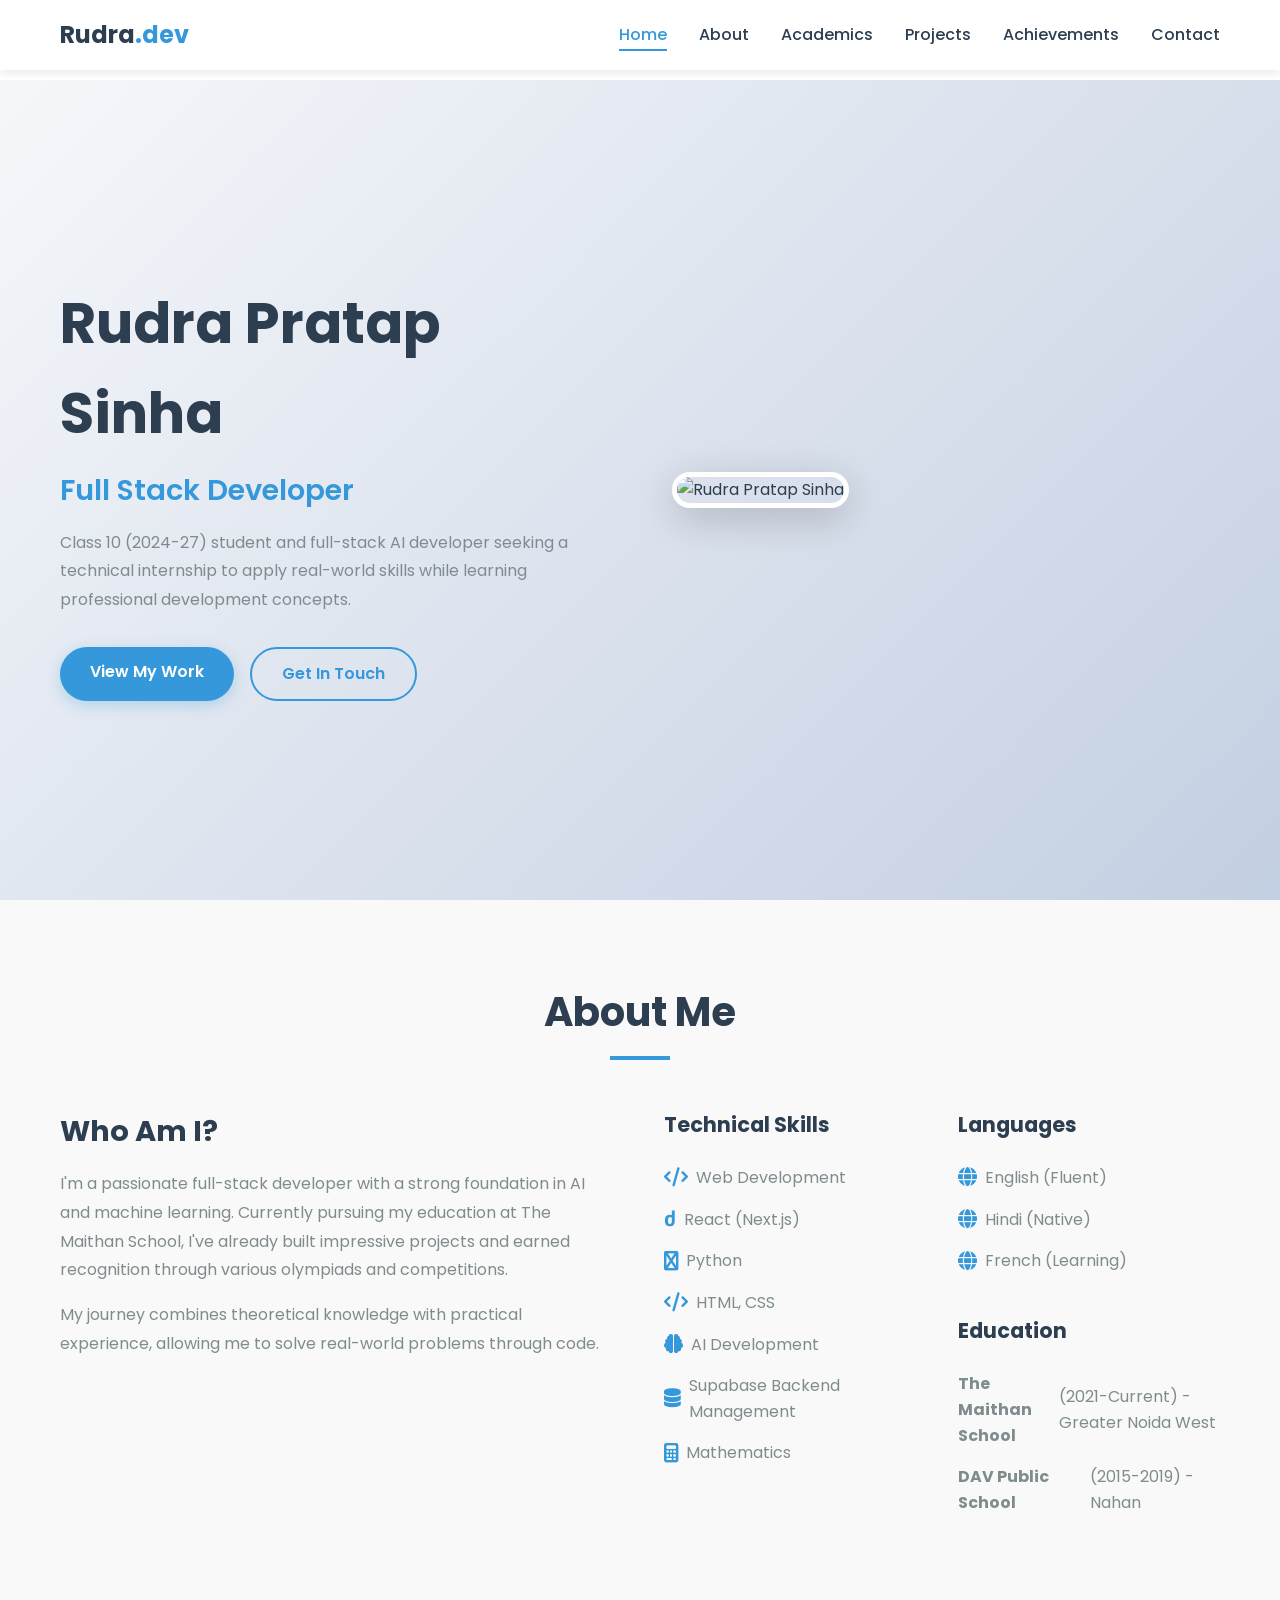
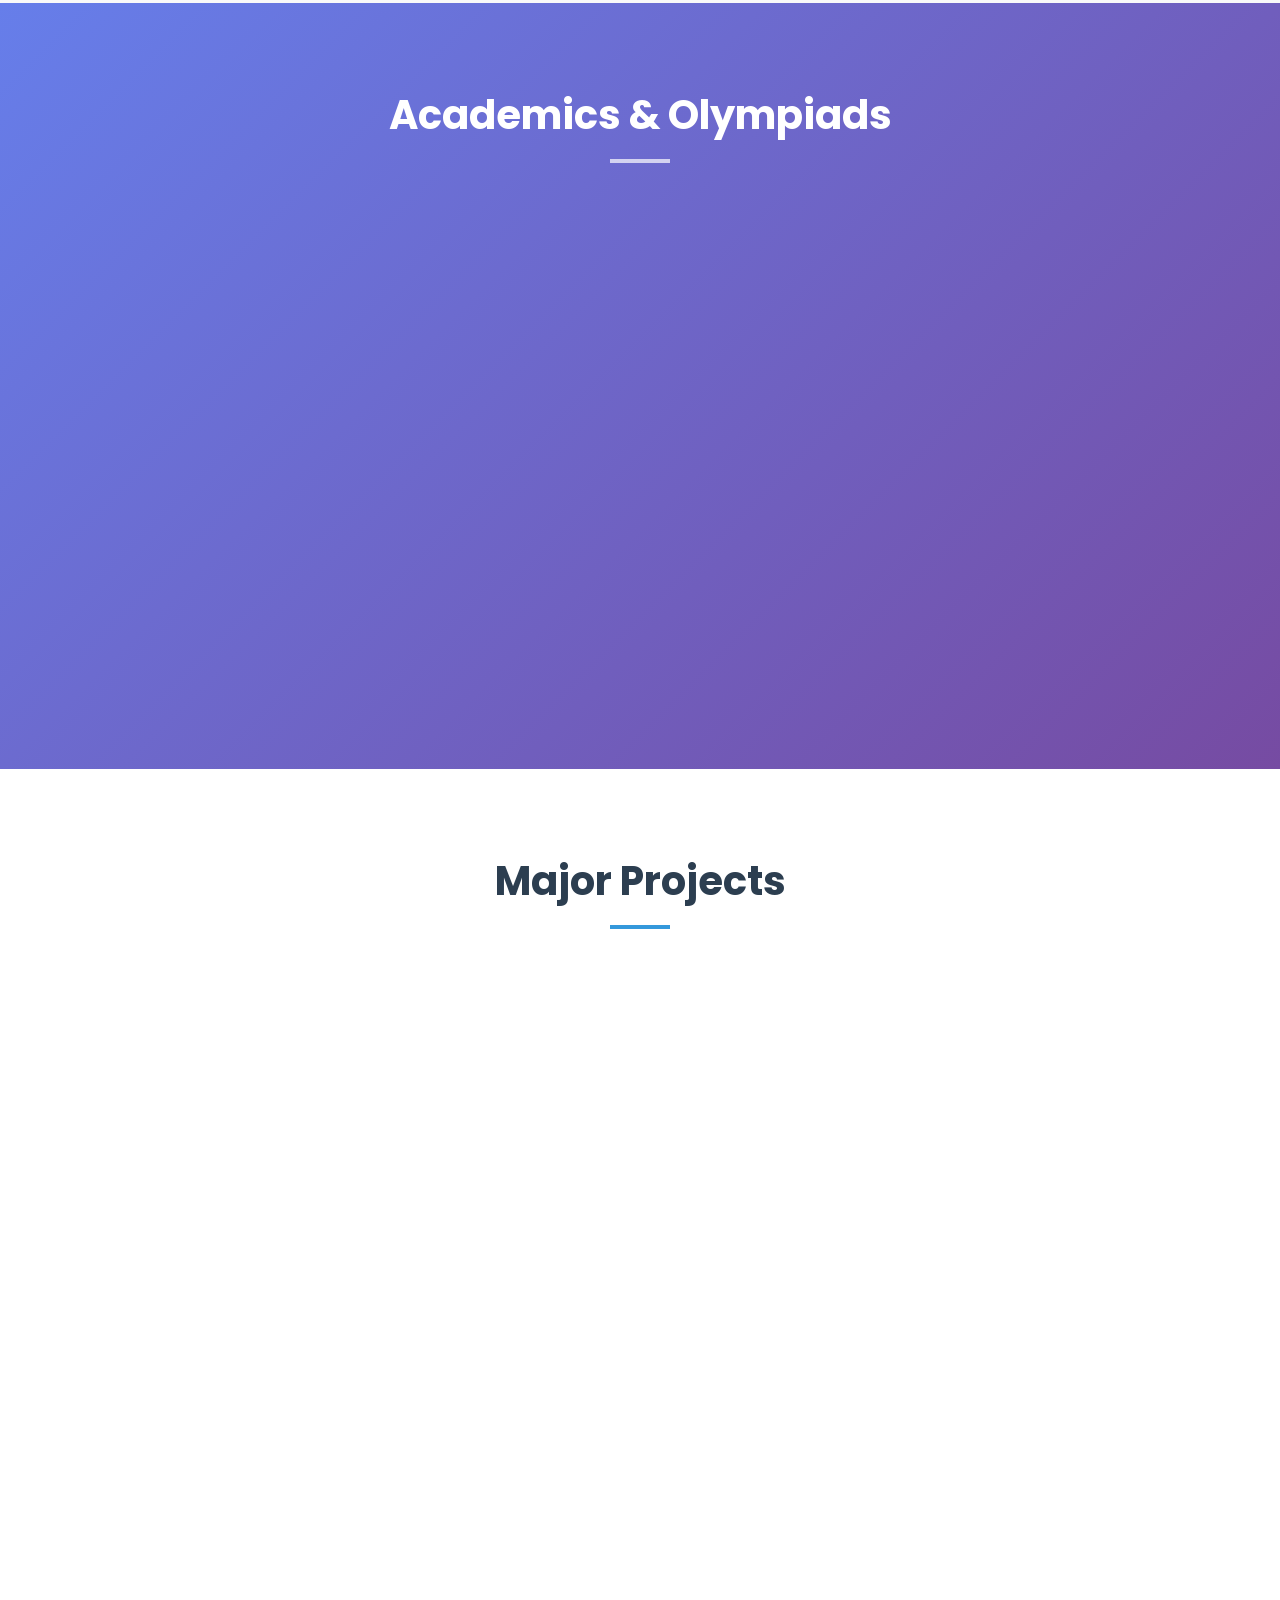
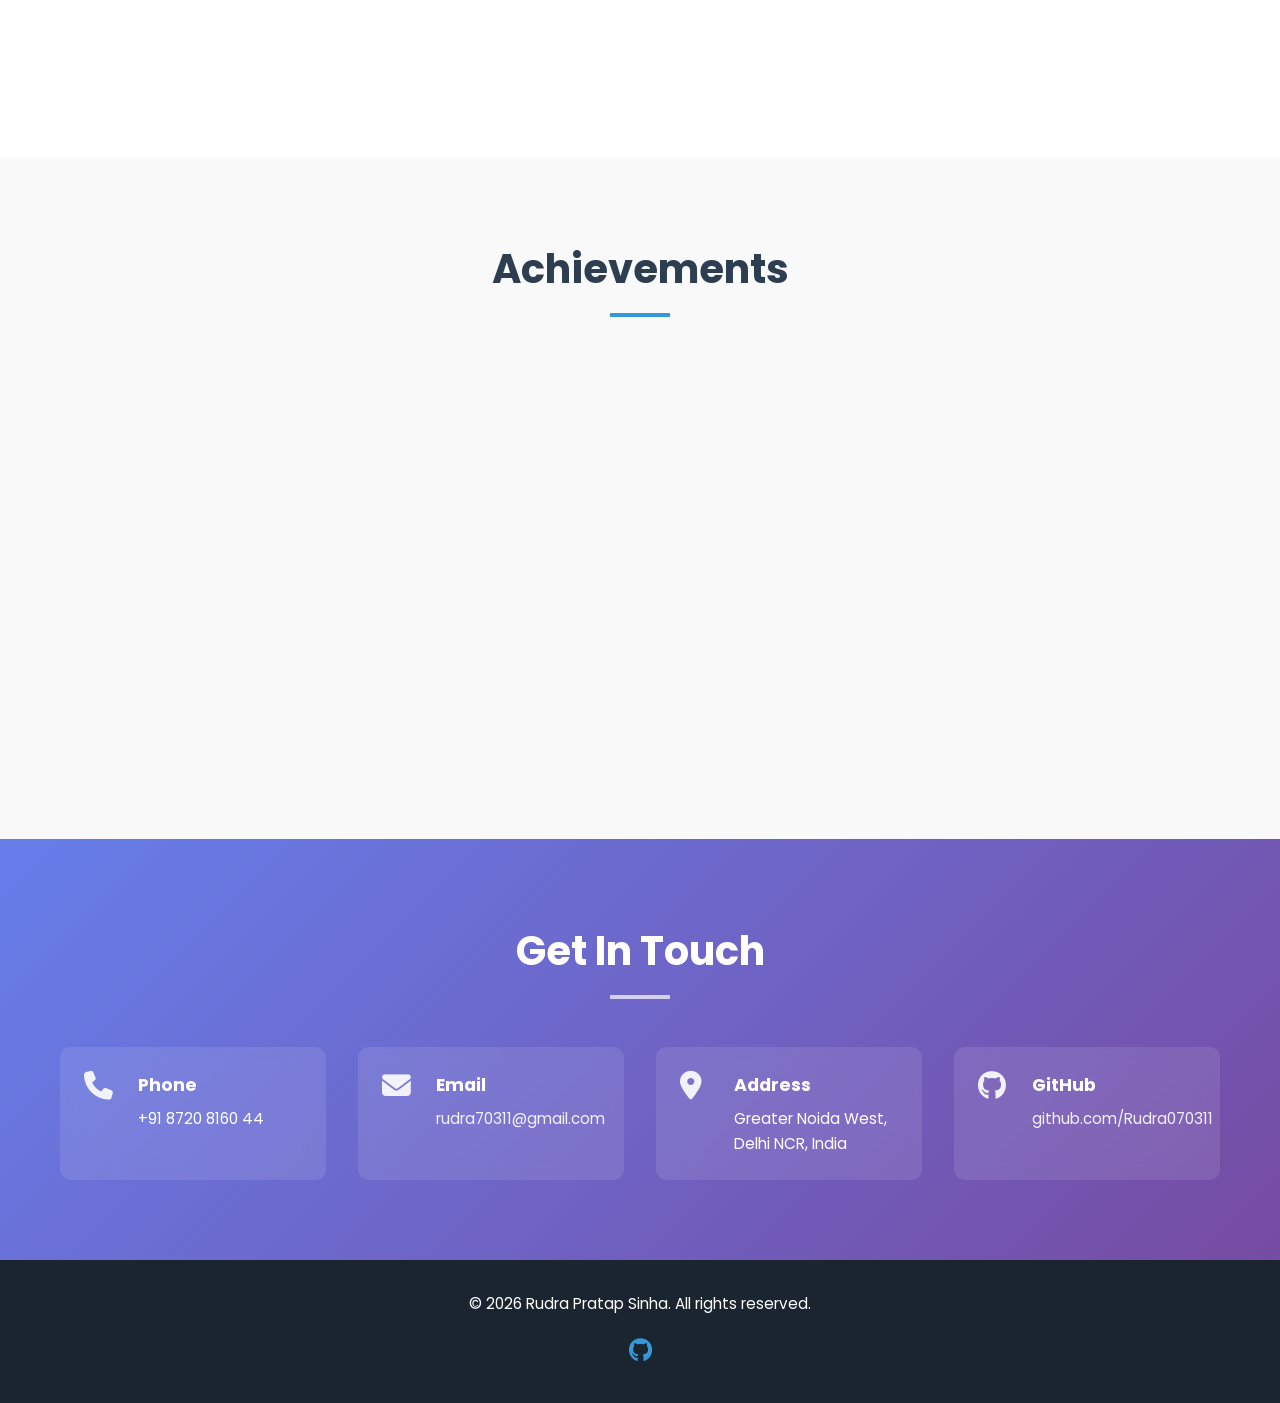
==== index.html @ 721edbcd "Create professional portfolio website with CV content" ====
<!DOCTYPE html>
<html lang="en">
<head>
    <meta charset="UTF-8">
    <meta name="viewport" content="width=device-width, initial-scale=1.0">
    <title>Rudra Pratap Sinha - Full Stack Developer</title>
    <link rel="stylesheet" href="styles.css">
    <link rel="stylesheet" href="https://cdnjs.cloudflare.com/ajax/libs/font-awesome/6.4.0/css/all.min.css">
    <link href="https://fonts.googleapis.com/css2?family=Poppins:wght@300;400;500;600;700&display=swap" rel="stylesheet">
</head>
<body>
    <!-- Navigation -->
    <nav class="navbar">
        <div class="container">
            <div class="nav-wrapper">
                <div class="logo">Rudra<span class="dot">.dev</span></div>
                <ul class="nav-menu">
                    <li><a href="#home" class="nav-link active">Home</a></li>
                    <li><a href="#about" class="nav-link">About</a></li>
                    <li><a href="#academics" class="nav-link">Academics</a></li>
                    <li><a href="#projects" class="nav-link">Projects</a></li>
                    <li><a href="#achievements" class="nav-link">Achievements</a></li>
                    <li><a href="#contact" class="nav-link">Contact</a></li>
                </ul>
                <div class="hamburger">
                    <span></span>
                    <span></span>
                    <span></span>
                </div>
            </div>
        </div>
    </nav>

    <!-- Hero Section -->
    <section id="home" class="hero">
        <div class="container">
            <div class="hero-content">
                <div class="hero-text">
                    <h1 class="hero-title">Rudra Pratap Sinha</h1>
                    <p class="hero-subtitle">Full Stack Developer</p>
                    <p class="hero-description">Class 10 (2024-27) student and full-stack AI developer seeking a technical internship to apply real-world skills while learning professional development concepts.</p>
                    <div class="hero-buttons">
                        <a href="#projects" class="btn btn-primary">View My Work</a>
                        <a href="#contact" class="btn btn-secondary">Get In Touch</a>
                    </div>
                </div>
                <div class="hero-image">
                    <img src="profile.jpg" alt="Rudra Pratap Sinha" class="profile-img">
                </div>
            </div>
        </div>
    </section>

    <!-- About Section -->
    <section id="about" class="about">
        <div class="container">
            <h2 class="section-title">About Me</h2>
            <div class="about-content">
                <div class="about-text">
                    <h3>Who Am I?</h3>
                    <p>I'm a passionate full-stack developer with a strong foundation in AI and machine learning. Currently pursuing my education at The Maithan School, I've already built impressive projects and earned recognition through various olympiads and competitions.</p>
                    <p>My journey combines theoretical knowledge with practical experience, allowing me to solve real-world problems through code.</p>
                </div>
                <div class="skills-grid">
                    <div class="skills-column">
                        <h3>Technical Skills</h3>
                        <ul class="skills-list">
                            <li><i class="fas fa-code"></i> Web Development</li>
                            <li><i class="fas fa-react"></i> React (Next.js)</li>
                            <li><i class="fas fa-python"></i> Python</li>
                            <li><i class="fas fa-code"></i> HTML, CSS</li>
                            <li><i class="fas fa-brain"></i> AI Development</li>
                            <li><i class="fas fa-database"></i> Supabase Backend Management</li>
                            <li><i class="fas fa-calculator"></i> Mathematics</li>
                        </ul>
                    </div>
                    <div class="skills-column">
                        <h3>Languages</h3>
                        <ul class="skills-list">
                            <li><i class="fas fa-globe"></i> English (Fluent)</li>
                            <li><i class="fas fa-globe"></i> Hindi (Native)</li>
                            <li><i class="fas fa-globe"></i> French (Learning)</li>
                        </ul>
                        <h3 style="margin-top: 2rem;">Education</h3>
                        <ul class="skills-list">
                            <li><strong>The Maithan School</strong> (2021-Current) - Greater Noida West</li>
                            <li><strong>DAV Public School</strong> (2015-2019) - Nahan</li>
                        </ul>
                    </div>
                </div>
            </div>
        </div>
    </section>

    <!-- Academics Section -->
    <section id="academics" class="academics">
        <div class="container">
            <h2 class="section-title">Academics & Olympiads</h2>
            <div class="academics-grid">
                <div class="academic-card">
                    <h3>Scholar Badge Winner</h3>
                    <p class="badge-info">Awarded for >91%</p>
                    <div class="details">
                        <div class="detail-row">
                            <span>2024-25:</span>
                            <strong>Hindi, ICT, Maths</strong>
                        </div>
                        <div class="detail-row">
                            <span>2023-24:</span>
                            <strong>Hindi, Science, French</strong>
                        </div>
                        <div class="detail-row">
                            <span>2022-23:</span>
                            <strong>Science, Hindi, French, Maths</strong>
                        </div>
                    </div>
                    <p class="small-text">Super Scholar Badge and a Tie in 2024-25 for getting scholar badge consecutively 3 years</p>
                </div>

                <div class="academic-card">
                    <h3>Subject Topper</h3>
                    <p class="badge-info">Awarded for >90%</p>
                    <div class="details">
                        <div class="olympiad-list">
                            <h4>SOF (Gold Medals)</h4>
                            <ul>
                                <li>2024-25 NSO, IMO, ISSO</li>
                                <li>2023-24 NSO, IMO</li>
                                <li>2024-28 NSO (29/3)</li>
                            </ul>
                            <h4>SOF (Level 2 Rank)</h4>
                            <ul>
                                <li>2024-28 NSO (29/3)</li>
                                <li>International: 338 zonal), IMO (4329 international, 373 zonal)</li>
                            </ul>
                            <h4>Other Olympiads</h4>
                            <ul>
                                <li>LogiQuds 2022-23: Rank 5 International</li>
                                <li>IOQM 2025-26: 19 Marks in Region 2</li>
                            </ul>
                        </div>
                    </div>
                </div>
            </div>
        </div>
    </section>

    <!-- Projects Section -->
    <section id="projects" class="projects">
        <div class="container">
            <h2 class="section-title">Major Projects</h2>
            <div class="projects-grid">
                <div class="project-card">
                    <div class="project-header">
                        <i class="fas fa-robot"></i>
                        <h3>NotionOS X</h3>
                    </div>
                    <p class="project-description">An autonomous multi-agent AI operating system framework with DAG planning, persistent memory, crisis ensemble evaluation, self-improvement loops and human-in-the-loop governance. It is visualized in 2-3 human showcasing amazing AI compatibility.</p>
                    <div class="project-links">
                        <a href="https://github.com/Rudra070311/NotionOS_X" target="_blank" class="project-link">
                            <i class="fab fa-github"></i> GitHub
                        </a>
                    </div>
                </div>

                <div class="project-card">
                    <div class="project-header">
                        <i class="fas fa-flask"></i>
                        <h3>FinLife OpenENV</h3>
                    </div>
                    <p class="project-description">An RL environment made in 10 days during a hackathon (Hugging Face). It is also released on Hugging Face. It can train a model on financial allocation etc.</p>
                    <div class="project-links">
                        <a href="https://github.com/Rudra070311/Finlife-OpenENV" target="_blank" class="project-link">
                            <i class="fab fa-github"></i> GitHub
                        </a>
                        <a href="https://huggingface.co/spaces/Rudra070311/Finlife-Openenv" target="_blank" class="project-link">
                            <i class="fas fa-external-link-alt"></i> Live Demo
                        </a>
                    </div>
                </div>

                <div class="project-card">
                    <div class="project-header">
                        <i class="fas fa-cogs"></i>
                        <h3>Mechatronics Rover</h3>
                    </div>
                    <p class="project-description">Working on a well-documented V2 IoT rover. Built a rover in July 2025 during my summer vacation using ESP-32, self-made rover part designs with the help of an organization, HOLBOS. Received the completion certificate as well as the certificate for the best mechanical design.</p>
                    <div class="project-links">
                        <a href="#" class="project-link">Project Details</a>
                    </div>
                </div>

                <div class="project-card">
                    <div class="project-header">
                        <i class="fas fa-chart-line"></i>
                        <h3>Investt</h3>
                    </div>
                    <p class="project-description">Built a Web Application on Financial Education after winning the NCEF Financial Quiz in 2025-2026, as I felt the need for people to learn Financial Education.</p>
                    <div class="project-links">
                        <a href="https://justpls.vercel.app" target="_blank" class="project-link">
                            <i class="fas fa-external-link-alt"></i> Live Demo
                        </a>
                    </div>
                </div>
            </div>
        </div>
    </section>

    <!-- Achievements Section -->
    <section id="achievements" class="achievements">
        <div class="container">
            <h2 class="section-title">Achievements</h2>
            <div class="achievements-grid">
                <div class="achievement-card">
                    <div class="achievement-icon">
                        <i class="fas fa-trophy"></i>
                    </div>
                    <h3>Aryabhatta Ganit Challenge</h3>
                    <p>Secured 39th rank in Noida. I will be receiving a merit certificate for it.</p>
                </div>

                <div class="achievement-card">
                    <div class="achievement-icon">
                        <i class="fas fa-medal"></i>
                    </div>
                    <h3>NCEF Financial Literacy Quiz</h3>
                    <p>3rd Place, NCEF National Financial Literacy Quiz (Junior Category) - Central Region Winner.</p>
                </div>

                <div class="achievement-card">
                    <div class="achievement-icon">
                        <i class="fas fa-star"></i>
                    </div>
                    <h3>IOQM 2025-26</h3>
                    <p>Achieved a competitive score of 19 in IOQM on the first attempt, demonstrating strong logical reasoning and mathematical proficiency.</p>
                </div>

                <div class="achievement-card">
                    <div class="achievement-icon">
                        <i class="fas fa-certificate"></i>
                    </div>
                    <h3>Travel and Tourism Skill</h3>
                    <p>I got 0.5 credit score certificate for completing Travel and Tourism Skill</p>
                </div>
            </div>
        </div>
    </section>

    <!-- Contact Section -->
    <section id="contact" class="contact">
        <div class="container">
            <h2 class="section-title">Get In Touch</h2>
            <div class="contact-content">
                <div class="contact-info">
                    <div class="contact-item">
                        <i class="fas fa-phone"></i>
                        <div>
                            <h4>Phone</h4>
                            <p>+91 8720 8160 44</p>
                        </div>
                    </div>
                    <div class="contact-item">
                        <i class="fas fa-envelope"></i>
                        <div>
                            <h4>Email</h4>
                            <p><a href="mailto:rudra70311@gmail.com">rudra70311@gmail.com</a></p>
                        </div>
                    </div>
                    <div class="contact-item">
                        <i class="fas fa-map-marker-alt"></i>
                        <div>
                            <h4>Address</h4>
                            <p>Greater Noida West, Delhi NCR, India</p>
                        </div>
                    </div>
                    <div class="contact-item">
                        <i class="fab fa-github"></i>
                        <div>
                            <h4>GitHub</h4>
                            <p><a href="https://github.com/Rudra070311" target="_blank">github.com/Rudra070311</a></p>
                        </div>
                    </div>
                </div>
            </div>
        </div>
    </section>

    <!-- Footer -->
    <footer class="footer">
        <div class="container">
            <p>&copy; 2026 Rudra Pratap Sinha. All rights reserved.</p>
            <div class="social-links">
                <a href="https://github.com/Rudra070311" target="_blank"><i class="fab fa-github"></i></a>
            </div>
        </div>
    </footer>

    <script src="script.js"></script>
</body>
</html>
---- styles.css ----
/* ==================== Global Styles ==================== */
* {
    margin: 0;
    padding: 0;
    box-sizing: border-box;
}

:root {
    --primary-color: #2c3e50;
    --secondary-color: #3498db;
    --accent-color: #e74c3c;
    --success-color: #2ecc71;
    --warning-color: #f39c12;
    --dark-bg: #1a252f;
    --light-bg: #ecf0f1;
    --text-dark: #2c3e50;
    --text-light: #7f8c8d;
    --border-color: #bdc3c7;
    --transition: all 0.3s cubic-bezier(0.25, 0.46, 0.45, 0.94);
}

body {
    font-family: 'Poppins', sans-serif;
    line-height: 1.6;
    color: var(--text-dark);
    background-color: #fff;
    overflow-x: hidden;
}

.container {
    max-width: 1200px;
    margin: 0 auto;
    padding: 0 20px;
}

html {
    scroll-behavior: smooth;
}

/* ==================== Navigation ==================== */
.navbar {
    position: fixed;
    top: 0;
    width: 100%;
    background: rgba(255, 255, 255, 0.95);
    backdrop-filter: blur(10px);
    box-shadow: 0 2px 10px rgba(0, 0, 0, 0.1);
    z-index: 1000;
    transition: var(--transition);
}

.nav-wrapper {
    display: flex;
    justify-content: space-between;
    align-items: center;
    padding: 1rem 0;
}

.logo {
    font-size: 1.5rem;
    font-weight: 700;
    color: var(--primary-color);
    text-decoration: none;
}

.logo .dot {
    color: var(--secondary-color);
}

.nav-menu {
    display: flex;
    list-style: none;
    gap: 2rem;
}

.nav-link {
    text-decoration: none;
    color: var(--text-dark);
    font-weight: 500;
    transition: var(--transition);
    position: relative;
}

.nav-link:hover,
.nav-link.active {
    color: var(--secondary-color);
}

.nav-link::after {
    content: '';
    position: absolute;
    width: 0;
    height: 2px;
    bottom: -5px;
    left: 0;
    background-color: var(--secondary-color);
    transition: var(--transition);
}

.nav-link:hover::after,
.nav-link.active::after {
    width: 100%;
}

.hamburger {
    display: none;
    flex-direction: column;
    cursor: pointer;
}

.hamburger span {
    width: 25px;
    height: 3px;
    background-color: var(--primary-color);
    margin: 5px 0;
    transition: var(--transition);
    border-radius: 2px;
}

/* ==================== Hero Section ==================== */
.hero {
    margin-top: 80px;
    padding: 100px 0;
    background: linear-gradient(135deg, #f5f7fa 0%, #c3cfe2 100%);
    min-height: calc(100vh - 80px);
    display: flex;
    align-items: center;
}

.hero-content {
    display: grid;
    grid-template-columns: 1fr 1fr;
    gap: 4rem;
    align-items: center;
}

.hero-title {
    font-size: 3.5rem;
    font-weight: 700;
    color: var(--primary-color);
    margin-bottom: 0.5rem;
    animation: slideInLeft 0.8s ease;
}

.hero-subtitle {
    font-size: 1.8rem;
    color: var(--secondary-color);
    font-weight: 600;
    margin-bottom: 1rem;
    animation: slideInLeft 0.8s ease 0.1s both;
}

.hero-description {
    font-size: 1rem;
    color: var(--text-light);
    margin-bottom: 2rem;
    line-height: 1.8;
    animation: slideInLeft 0.8s ease 0.2s both;
}

.hero-buttons {
    display: flex;
    gap: 1rem;
    animation: slideInLeft 0.8s ease 0.3s both;
}

.btn {
    padding: 12px 30px;
    border-radius: 50px;
    text-decoration: none;
    font-weight: 600;
    transition: var(--transition);
    cursor: pointer;
    border: none;
    display: inline-block;
    font-size: 1rem;
}

.btn-primary {
    background-color: var(--secondary-color);
    color: white;
    box-shadow: 0 4px 15px rgba(52, 152, 219, 0.3);
}

.btn-primary:hover {
    background-color: #2980b9;
    transform: translateY(-2px);
    box-shadow: 0 6px 20px rgba(52, 152, 219, 0.4);
}

.btn-secondary {
    background-color: transparent;
    color: var(--secondary-color);
    border: 2px solid var(--secondary-color);
}

.btn-secondary:hover {
    background-color: var(--secondary-color);
    color: white;
    transform: translateY(-2px);
}

.hero-image {
    animation: slideInRight 0.8s ease;
}

.profile-img {
    max-width: 100%;
    border-radius: 20px;
    box-shadow: 0 10px 40px rgba(0, 0, 0, 0.2);
    border: 5px solid white;
    transition: var(--transition);
}

.profile-img:hover {
    transform: scale(1.05) rotate(2deg);
    box-shadow: 0 15px 50px rgba(0, 0, 0, 0.3);
}

/* ==================== Section Styles ==================== */
section {
    padding: 80px 0;
}

.section-title {
    font-size: 2.5rem;
    font-weight: 700;
    color: var(--primary-color);
    text-align: center;
    margin-bottom: 3rem;
    position: relative;
    padding-bottom: 1rem;
}

.section-title::after {
    content: '';
    position: absolute;
    width: 60px;
    height: 4px;
    background-color: var(--secondary-color);
    bottom: 0;
    left: 50%;
    transform: translateX(-50%);
}

/* ==================== About Section ==================== */
.about {
    background-color: #f9f9f9;
}

.about-content {
    display: grid;
    grid-template-columns: 1fr 1fr;
    gap: 3rem;
    align-items: start;
}

.about-text h3 {
    font-size: 1.8rem;
    color: var(--primary-color);
    margin-bottom: 1rem;
}

.about-text p {
    font-size: 1rem;
    color: var(--text-light);
    margin-bottom: 1rem;
    line-height: 1.8;
}

.skills-grid {
    display: grid;
    grid-template-columns: 1fr 1fr;
    gap: 2rem;
}

.skills-column h3 {
    font-size: 1.3rem;
    color: var(--primary-color);
    margin-bottom: 1rem;
    margin-top: 0;
}

.skills-list {
    list-style: none;
}

.skills-list li {
    padding: 0.5rem 0;
    color: var(--text-light);
    display: flex;
    align-items: center;
    gap: 0.5rem;
}

.skills-list i {
    color: var(--secondary-color);
    font-size: 1.2rem;
}

/* ==================== Academics Section ==================== */
.academics {
    background: linear-gradient(135deg, #667eea 0%, #764ba2 100%);
    color: white;
}

.academics .section-title {
    color: white;
}

.academics .section-title::after {
    background-color: rgba(255, 255, 255, 0.7);
}

.academics-grid {
    display: grid;
    grid-template-columns: 1fr 1fr;
    gap: 2rem;
}

.academic-card {
    background: rgba(255, 255, 255, 0.95);
    padding: 2rem;
    border-radius: 15px;
    box-shadow: 0 10px 30px rgba(0, 0, 0, 0.2);
    transition: var(--transition);
}

.academic-card:hover {
    transform: translateY(-10px);
    box-shadow: 0 15px 40px rgba(0, 0, 0, 0.3);
}

.academic-card h3 {
    color: var(--primary-color);
    font-size: 1.5rem;
    margin-bottom: 0.5rem;
}

.badge-info {
    color: var(--secondary-color);
    font-weight: 600;
    margin-bottom: 1rem;
}

.details {
    margin-bottom: 1rem;
}

.detail-row {
    display: flex;
    justify-content: space-between;
    padding: 0.5rem 0;
    border-bottom: 1px solid #eee;
}

.detail-row span {
    color: var(--text-light);
}

.detail-row strong {
    color: var(--primary-color);
}

.olympiad-list {
    color: var(--text-dark);
}

.olympiad-list h4 {
    color: var(--primary-color);
    margin-top: 1rem;
    margin-bottom: 0.5rem;
    font-size: 0.95rem;
}

.olympiad-list ul {
    margin-left: 1.5rem;
    margin-bottom: 0.5rem;
}

.olympiad-list li {
    color: var(--text-light);
    margin-bottom: 0.3rem;
    font-size: 0.9rem;
}

.small-text {
    font-size: 0.85rem;
    color: var(--text-light);
    font-style: italic;
    margin-top: 1rem;
    padding-top: 1rem;
    border-top: 1px solid #eee;
}

/* ==================== Projects Section ==================== */
.projects {
    background-color: white;
}

.projects-grid {
    display: grid;
    grid-template-columns: repeat(auto-fit, minmax(280px, 1fr));
    gap: 2rem;
}

.project-card {
    background: white;
    border-radius: 15px;
    padding: 2rem;
    box-shadow: 0 5px 20px rgba(0, 0, 0, 0.1);
    transition: var(--transition);
    border-left: 4px solid var(--secondary-color);
}

.project-card:hover {
    transform: translateY(-10px);
    box-shadow: 0 10px 40px rgba(0, 0, 0, 0.15);
    border-left-color: var(--accent-color);
}

.project-header {
    display: flex;
    align-items: center;
    gap: 1rem;
    margin-bottom: 1rem;
}

.project-header i {
    font-size: 2rem;
    color: var(--secondary-color);
}

.project-header h3 {
    color: var(--primary-color);
    font-size: 1.3rem;
    margin: 0;
}

.project-description {
    color: var(--text-light);
    margin-bottom: 1.5rem;
    line-height: 1.6;
    font-size: 0.95rem;
}

.project-links {
    display: flex;
    gap: 1rem;
    flex-wrap: wrap;
}

.project-link {
    display: inline-flex;
    align-items: center;
    gap: 0.5rem;
    padding: 0.5rem 1rem;
    background-color: #f0f0f0;
    color: var(--secondary-color);
    text-decoration: none;
    border-radius: 20px;
    transition: var(--transition);
    font-size: 0.9rem;
    font-weight: 500;
}

.project-link:hover {
    background-color: var(--secondary-color);
    color: white;
}

/* ==================== Achievements Section ==================== */
.achievements {
    background-color: #f9f9f9;
}

.achievements-grid {
    display: grid;
    grid-template-columns: repeat(auto-fit, minmax(250px, 1fr));
    gap: 2rem;
}

.achievement-card {
    background: white;
    padding: 2rem;
    border-radius: 15px;
    text-align: center;
    box-shadow: 0 5px 20px rgba(0, 0, 0, 0.1);
    transition: var(--transition);
}

.achievement-card:hover {
    transform: translateY(-10px);
    box-shadow: 0 10px 40px rgba(0, 0, 0, 0.15);
}

.achievement-icon {
    width: 80px;
    height: 80px;
    margin: 0 auto 1.5rem;
    background: linear-gradient(135deg, var(--secondary-color), #667eea);
    border-radius: 50%;
    display: flex;
    align-items: center;
    justify-content: center;
    color: white;
    font-size: 2rem;
}

.achievement-card h3 {
    color: var(--primary-color);
    font-size: 1.2rem;
    margin-bottom: 1rem;
}

.achievement-card p {
    color: var(--text-light);
    line-height: 1.6;
}

/* ==================== Contact Section ==================== */
.contact {
    background: linear-gradient(135deg, #667eea 0%, #764ba2 100%);
    color: white;
}

.contact .section-title {
    color: white;
}

.contact .section-title::after {
    background-color: rgba(255, 255, 255, 0.7);
}

.contact-content {
    display: flex;
    justify-content: center;
}

.contact-info {
    display: grid;
    grid-template-columns: repeat(auto-fit, minmax(250px, 1fr));
    gap: 2rem;
    width: 100%;
}

.contact-item {
    display: flex;
    align-items: start;
    gap: 1.5rem;
    background: rgba(255, 255, 255, 0.1);
    padding: 1.5rem;
    border-radius: 10px;
    transition: var(--transition);
    backdrop-filter: blur(10px);
}

.contact-item:hover {
    background: rgba(255, 255, 255, 0.2);
    transform: translateY(-5px);
}

.contact-item i {
    font-size: 1.8rem;
    color: rgba(255, 255, 255, 0.9);
    min-width: 30px;
}

.contact-item h4 {
    font-size: 1.1rem;
    margin-bottom: 0.5rem;
}

.contact-item p {
    font-size: 0.95rem;
    margin: 0;
}

.contact-item a {
    color: rgba(255, 255, 255, 0.9);
    text-decoration: none;
    transition: var(--transition);
}

.contact-item a:hover {
    color: white;
    text-decoration: underline;
}

/* ==================== Footer ==================== */
.footer {
    background-color: var(--dark-bg);
    color: white;
    padding: 2rem 0;
    text-align: center;
}

.footer p {
    margin-bottom: 1rem;
    font-size: 0.95rem;
}

.social-links {
    display: flex;
    justify-content: center;
    gap: 1.5rem;
}

.social-links a {
    color: var(--secondary-color);
    font-size: 1.5rem;
    transition: var(--transition);
}

.social-links a:hover {
    color: white;
    transform: translateY(-5px);
}

/* ==================== Animations ==================== */
@keyframes slideInLeft {
    from {
        opacity: 0;
        transform: translateX(-50px);
    }
    to {
        opacity: 1;
        transform: translateX(0);
    }
}

@keyframes slideInRight {
    from {
        opacity: 0;
        transform: translateX(50px);
    }
    to {
        opacity: 1;
        transform: translateX(0);
    }
}

@keyframes fadeIn {
    from {
        opacity: 0;
    }
    to {
        opacity: 1;
    }
}

/* ==================== Responsive Design ==================== */
@media (max-width: 768px) {
    .hamburger {
        display: flex;
    }

    .nav-menu {
        position: fixed;
        left: -100%;
        top: 70px;
        flex-direction: column;
        background-color: white;
        width: 100%;
        text-align: center;
        transition: var(--transition);
        box-shadow: 0 10px 27px rgba(0, 0, 0, 0.05);
        padding: 2rem 0;
        gap: 0;
    }

    .nav-menu.active {
        left: 0;
    }

    .nav-link {
        display: block;
        padding: 1rem 0;
    }

    .hero-content {
        grid-template-columns: 1fr;
        padding: 0 1rem;
    }

    .hero-title {
        font-size: 2.5rem;
    }

    .hero-subtitle {
        font-size: 1.3rem;
    }

    .hero-image {
        order: -1;
    }

    .about-content,
    .academics-grid,
    .skills-grid {
        grid-template-columns: 1fr;
    }

    .projects-grid {
        grid-template-columns: 1fr;
    }

    .section-title {
        font-size: 2rem;
    }

    .achievement-card,
    .academic-card,
    .project-card {
        margin: 0 auto;
    }

    .hero-buttons {
        flex-direction: column;
    }

    .btn {
        width: 100%;
        text-align: center;
    }
}

@media (max-width: 480px) {
    .nav-menu {
        gap: 0;
    }

    .hero-title {
        font-size: 2rem;
    }

    .hero-subtitle {
        font-size: 1.1rem;
    }

    .section-title {
        font-size: 1.8rem;
    }

    .skills-grid {
        grid-template-columns: 1fr;
    }

    .contact-info {
        grid-template-columns: 1fr;
    }

    .project-links {
        flex-direction: column;
    }

    .project-link {
        width: 100%;
        justify-content: center;
    }
}
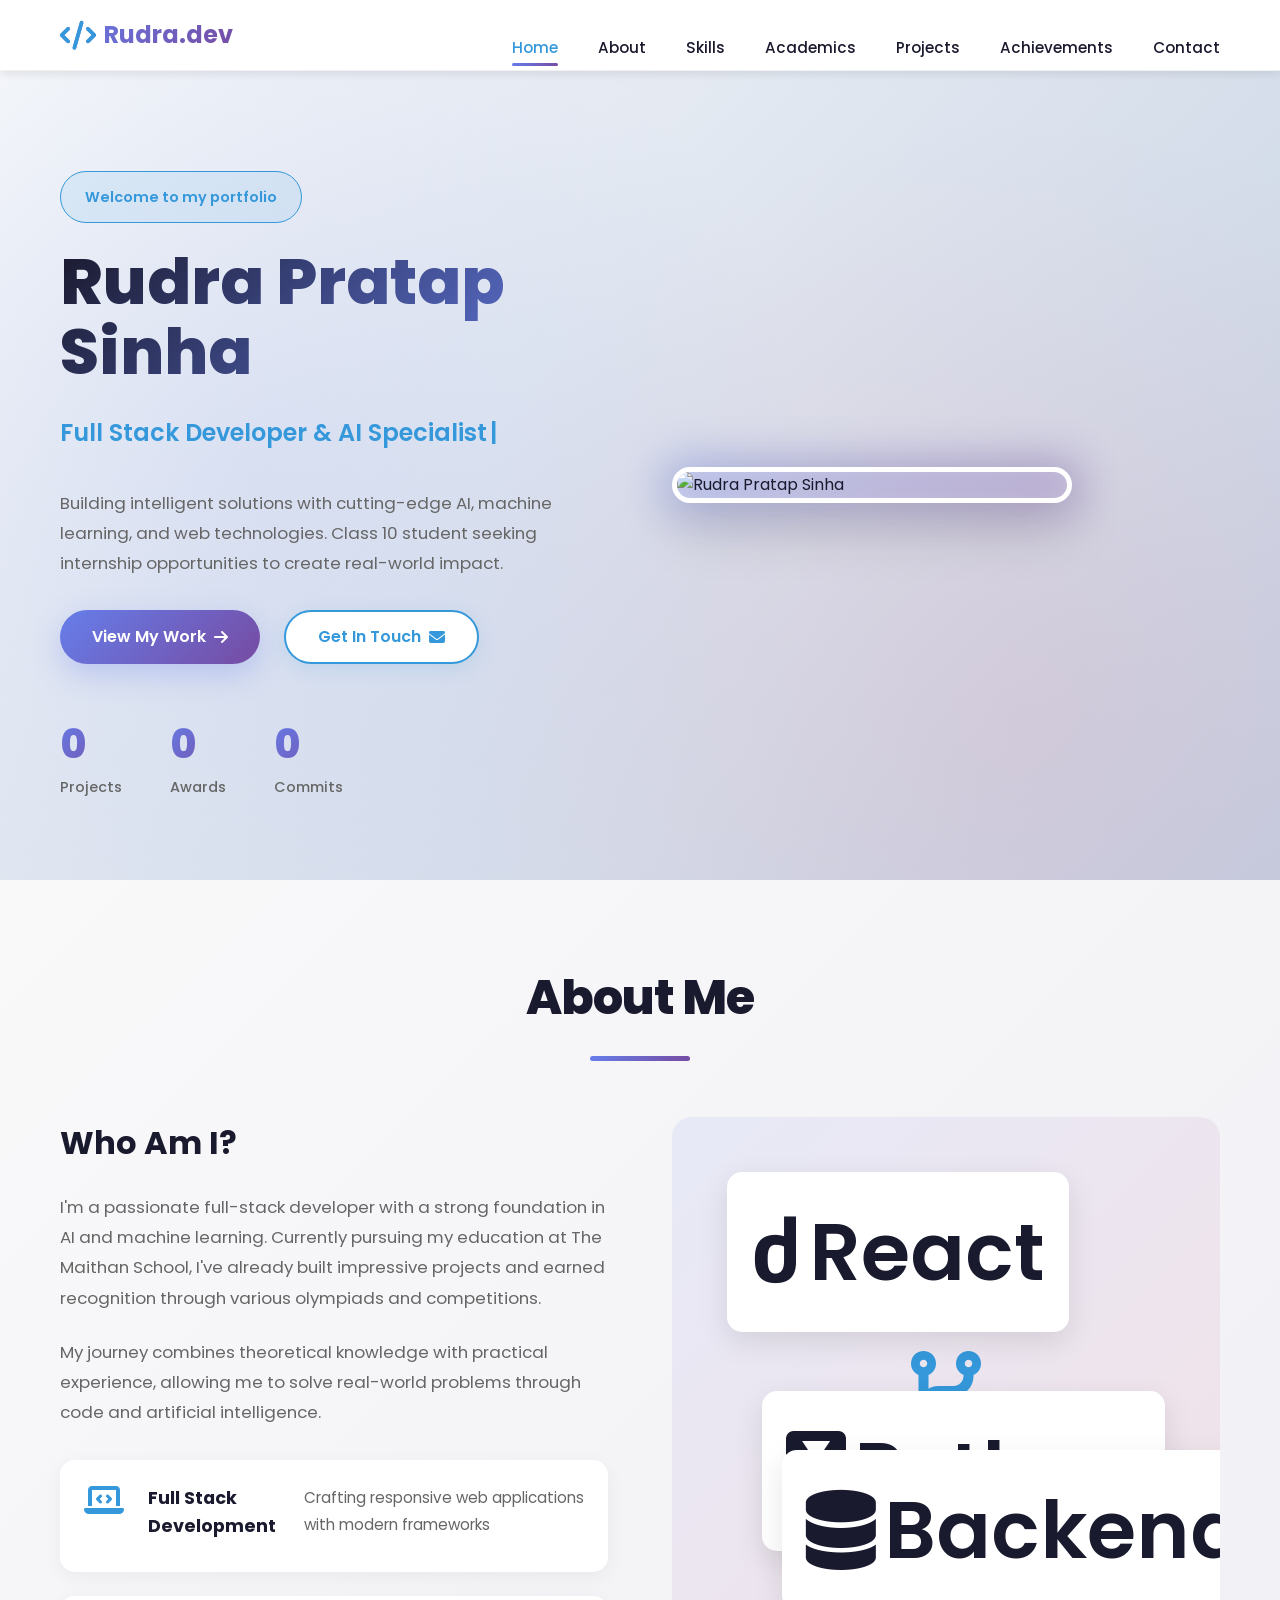
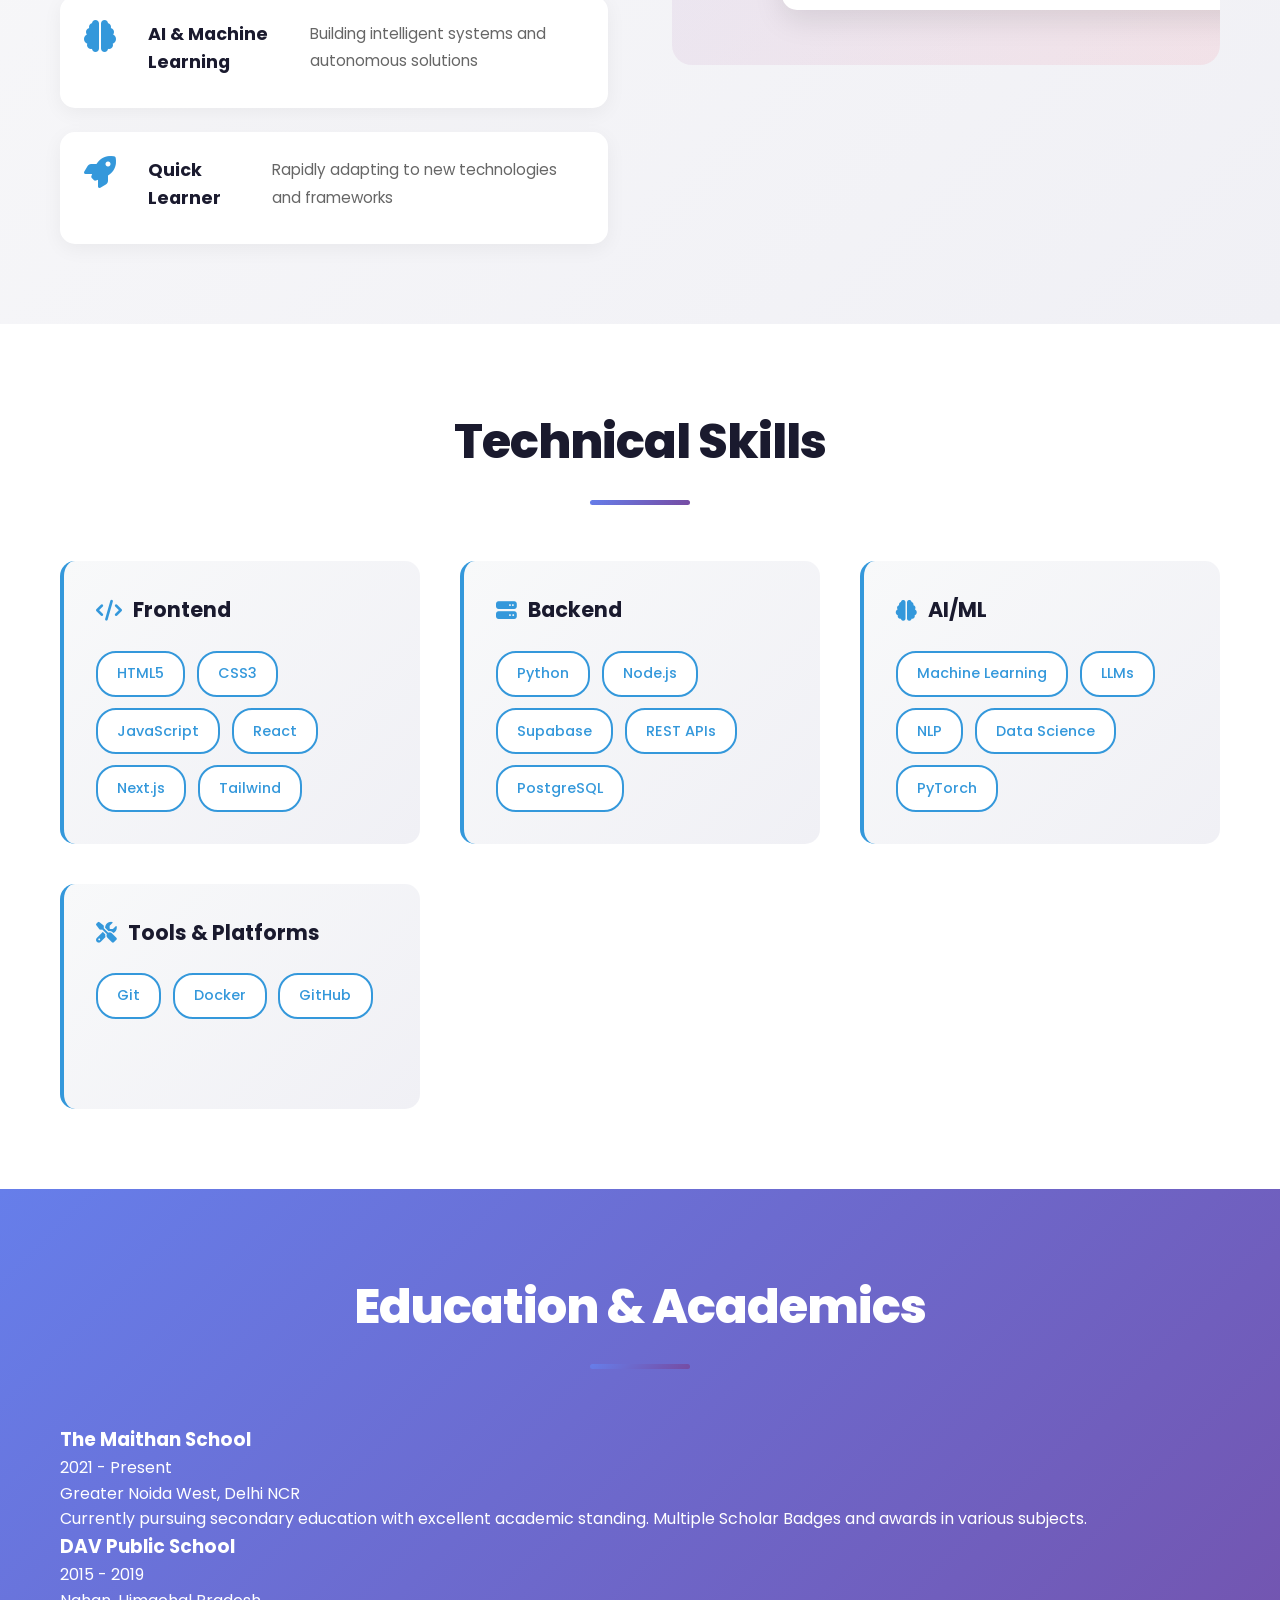
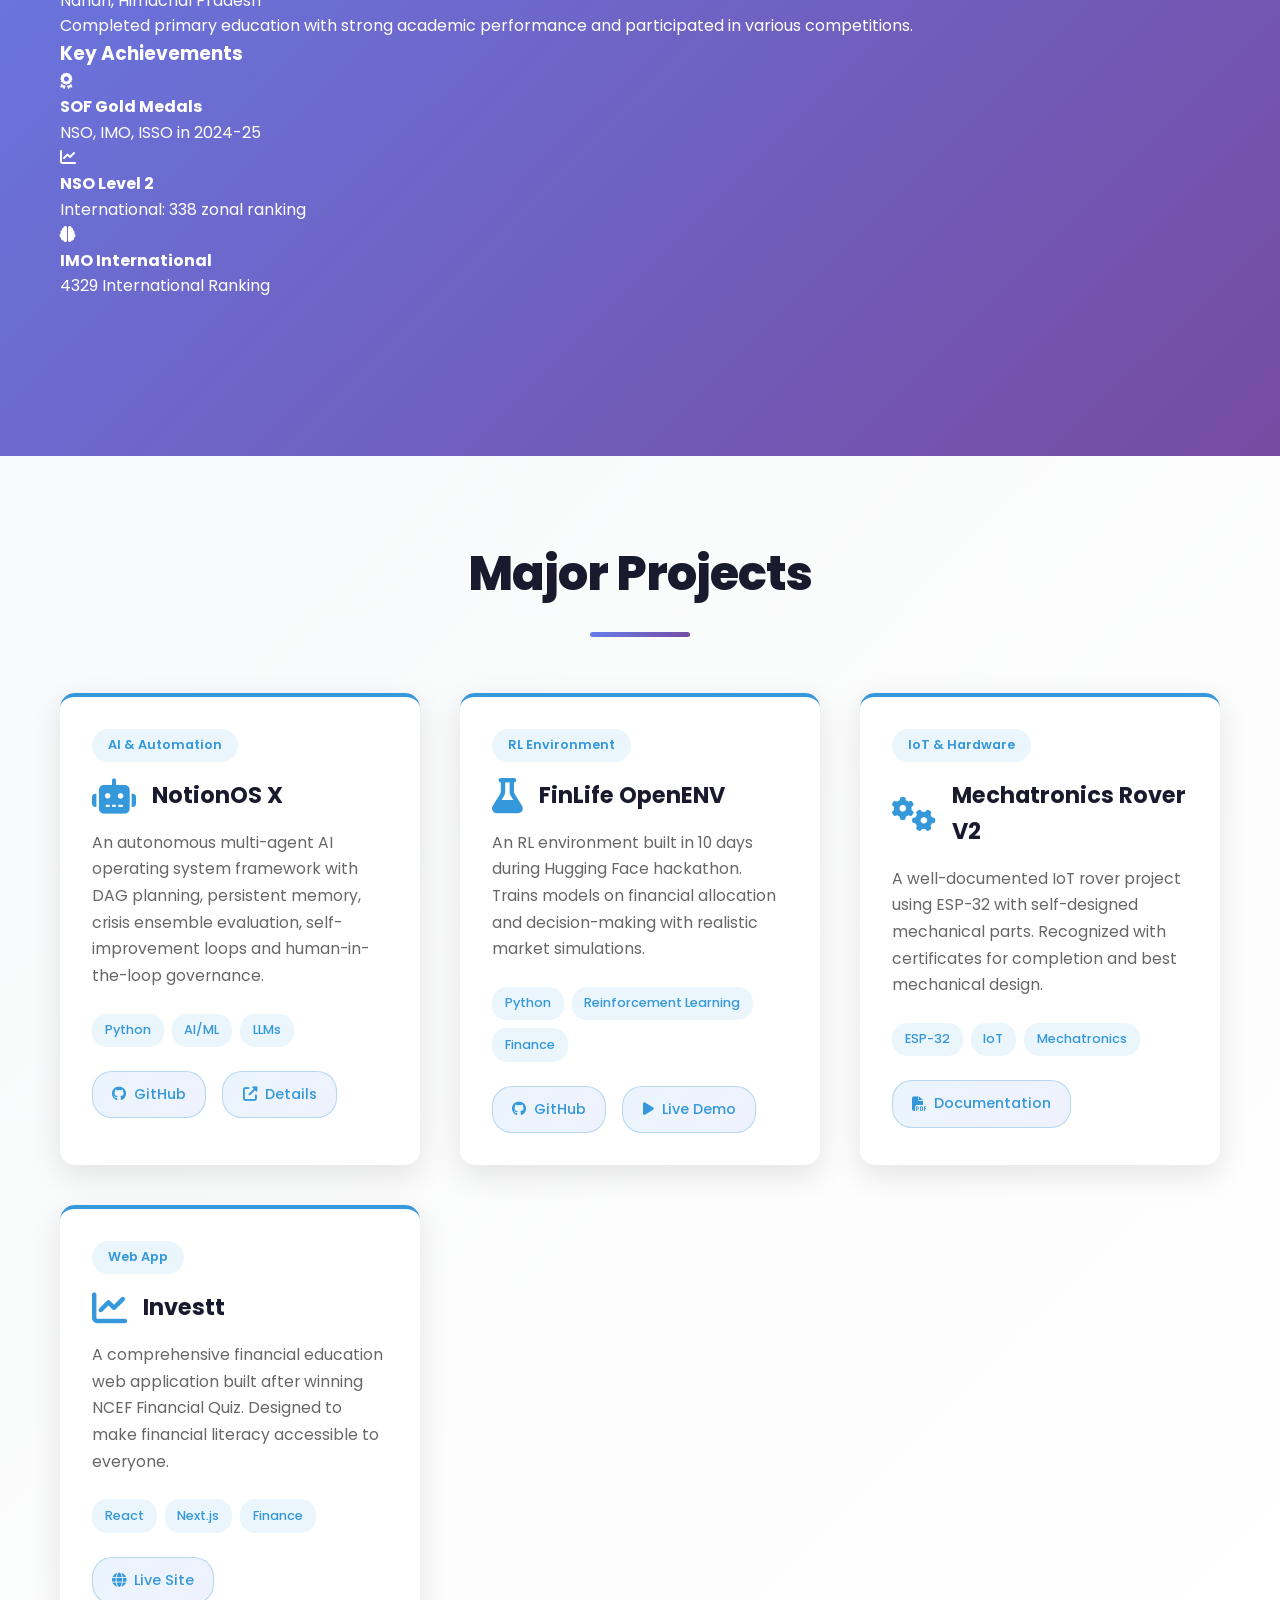
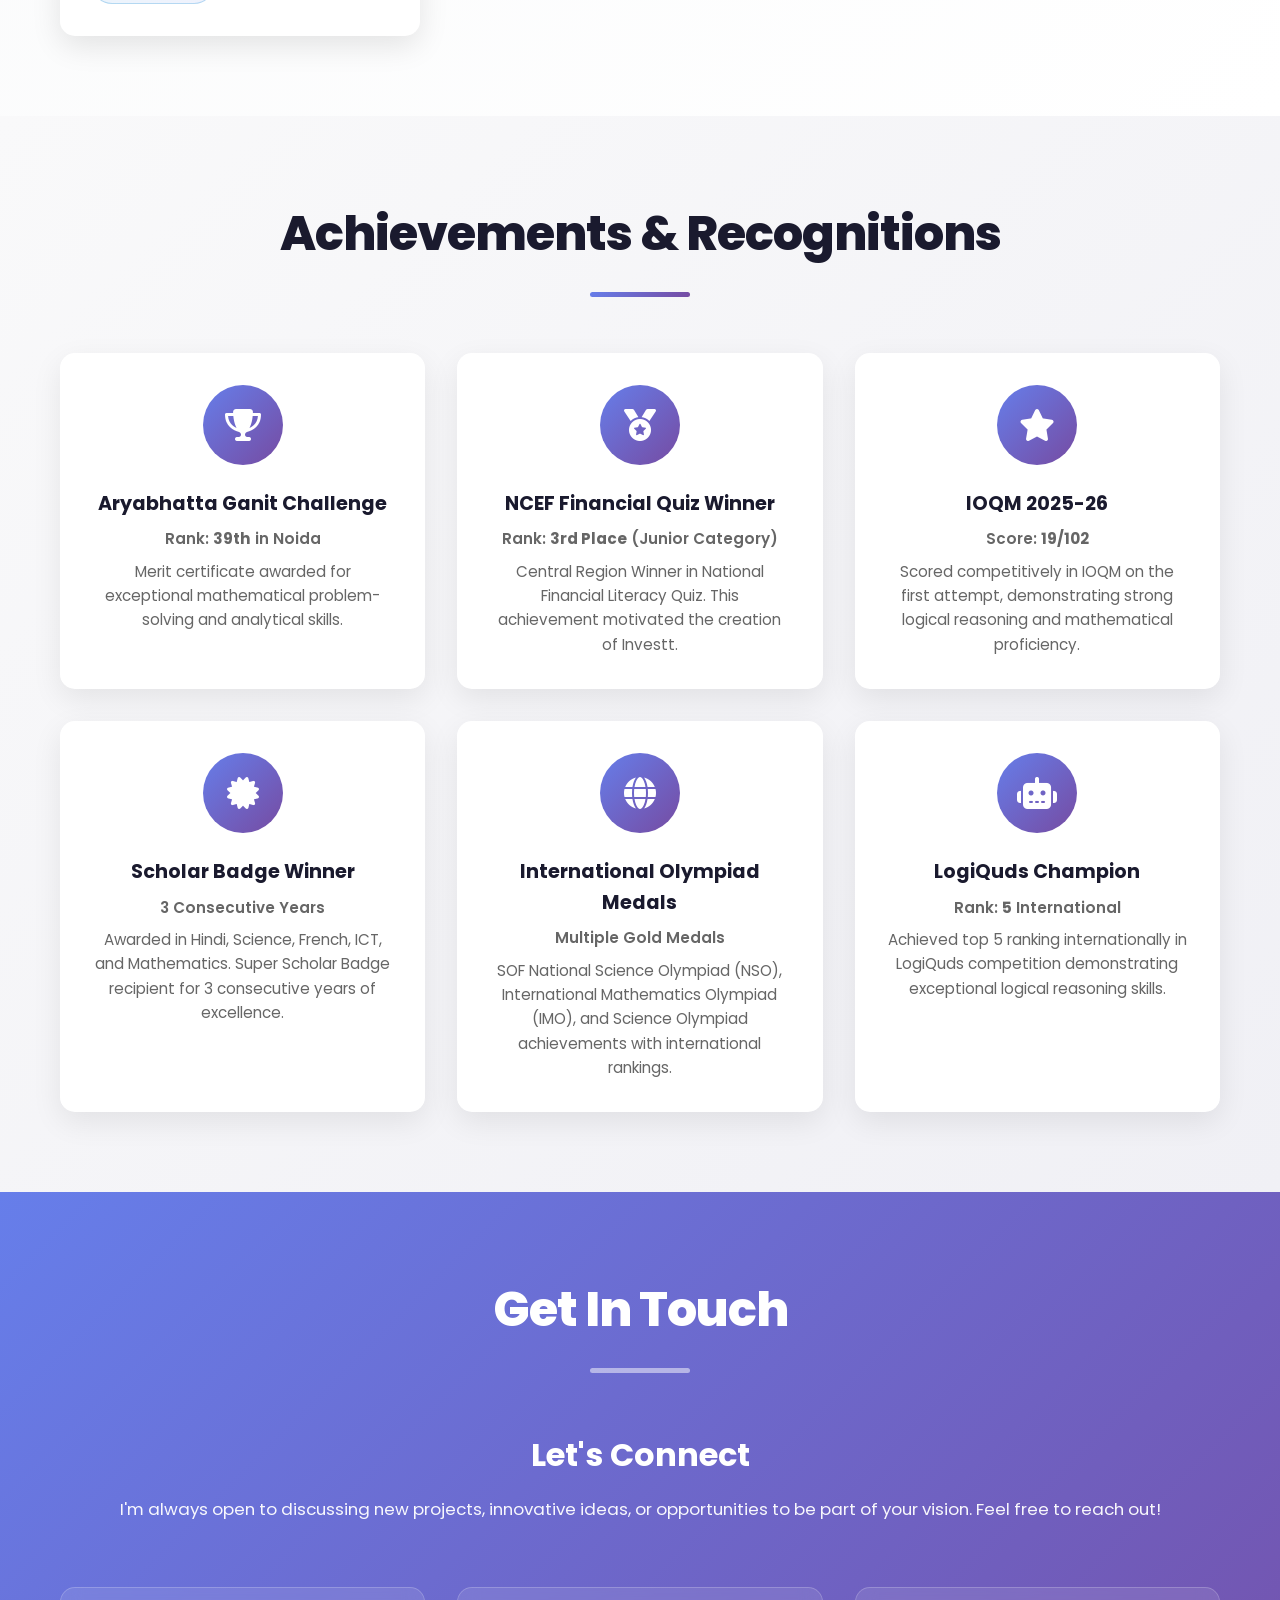
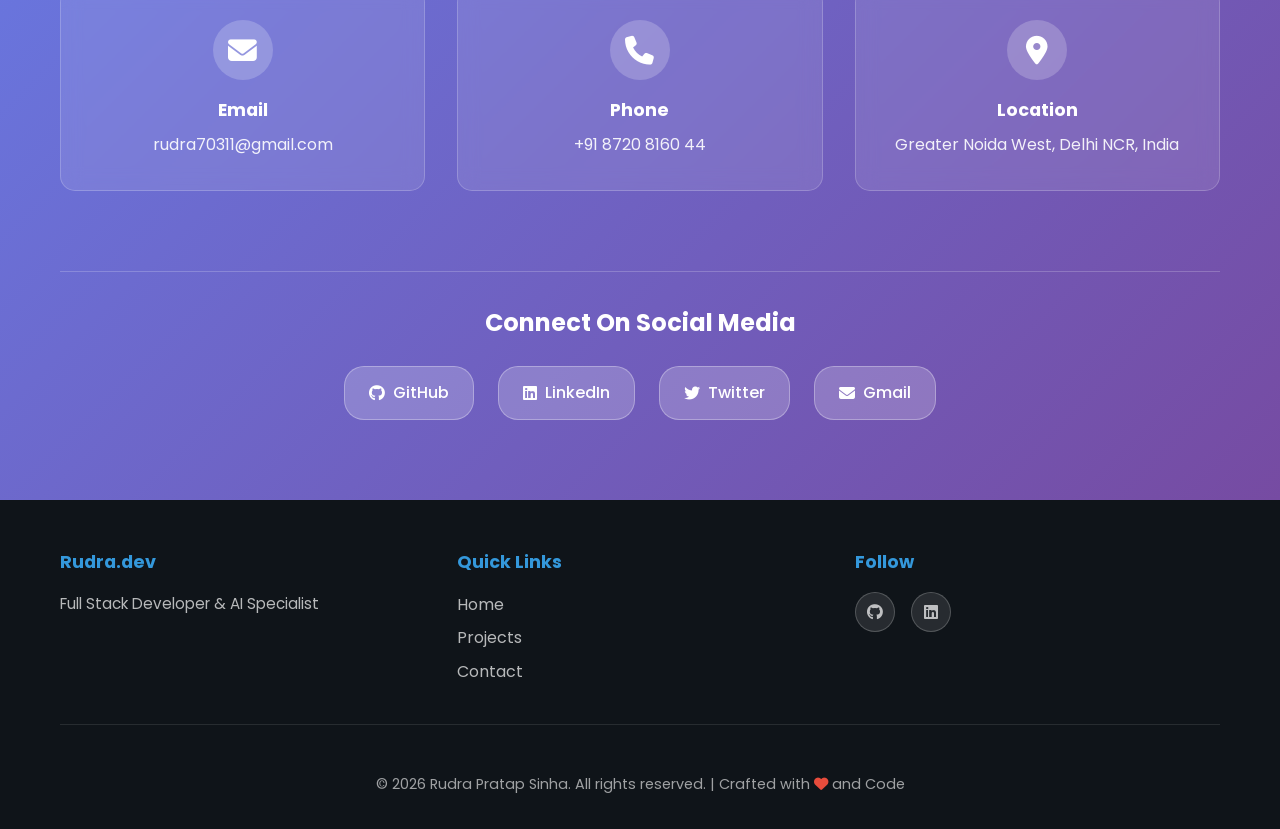
==== commit adba5ac3: "✨ Massive Portfolio Redesign & Polish - Ultimate Edition 🎨 Complete Visual Overhaul: - Modern glassm" ====
--- a/index.html
+++ b/index.html
@@ -3,20 +3,29 @@
 <head>
     <meta charset="UTF-8">
     <meta name="viewport" content="width=device-width, initial-scale=1.0">
-    <title>Rudra Pratap Sinha - Full Stack Developer</title>
+    <meta name="description" content="Rudra Pratap Sinha - Full Stack Developer & AI Specialist. Discover my innovative projects in AI, web development, and machine learning.">
+    <meta name="keywords" content="Full Stack Developer, AI Developer, Python, React, Next.js, Machine Learning">
+    <meta name="theme-color" content="#3498db">
+    <title>Rudra Pratap Sinha | Full Stack Developer & AI Specialist</title>
     <link rel="stylesheet" href="styles.css">
     <link rel="stylesheet" href="https://cdnjs.cloudflare.com/ajax/libs/font-awesome/6.4.0/css/all.min.css">
-    <link href="https://fonts.googleapis.com/css2?family=Poppins:wght@300;400;500;600;700&display=swap" rel="stylesheet">
+    <link href="https://fonts.googleapis.com/css2?family=Poppins:wght@300;400;500;600;700;800&family=Playfair+Display:wght@700&display=swap" rel="stylesheet">
 </head>
 <body>
+    <!-- Scroll Progress Bar -->
+    <div class="scroll-progress"></div>
     <!-- Navigation -->
     <nav class="navbar">
         <div class="container">
             <div class="nav-wrapper">
-                <div class="logo">Rudra<span class="dot">.dev</span></div>
+                <div class="logo">
+                    <i class="fas fa-code"></i>
+                    <span>Rudra<span class="dot">.dev</span></span>
+                </div>
                 <ul class="nav-menu">
                     <li><a href="#home" class="nav-link active">Home</a></li>
                     <li><a href="#about" class="nav-link">About</a></li>
+                    <li><a href="#skills" class="nav-link">Skills</a></li>
                     <li><a href="#academics" class="nav-link">Academics</a></li>
                     <li><a href="#projects" class="nav-link">Projects</a></li>
                     <li><a href="#achievements" class="nav-link">Achievements</a></li>
@@ -31,21 +40,54 @@
         </div>
     </nav>
 
-    <!-- Hero Section -->
+    <!-- Hero Section with Animated Background -->
     <section id="home" class="hero">
-        <div class="container">
+        <div class="stars"></div>
+        <div class="container hero-container">
             <div class="hero-content">
                 <div class="hero-text">
-                    <h1 class="hero-title">Rudra Pratap Sinha</h1>
-                    <p class="hero-subtitle">Full Stack Developer</p>
-                    <p class="hero-description">Class 10 (2024-27) student and full-stack AI developer seeking a technical internship to apply real-world skills while learning professional development concepts.</p>
+                    <div class="hero-badge">
+                        <span class="badge-text">Welcome to my portfolio</span>
+                    </div>
+                    <h1 class="hero-title">
+                        <span class="word">Rudra</span>
+                        <span class="word">Pratap</span>
+                        <span class="word">Sinha</span>
+                    </h1>
+                    <p class="hero-subtitle">
+                        <span class="typing-cursor">Full Stack Developer & AI Specialist</span>
+                    </p>
+                    <p class="hero-description">Building intelligent solutions with cutting-edge AI, machine learning, and web technologies. Class 10 student seeking internship opportunities to create real-world impact.</p>
                     <div class="hero-buttons">
-                        <a href="#projects" class="btn btn-primary">View My Work</a>
-                        <a href="#contact" class="btn btn-secondary">Get In Touch</a>
+                        <a href="#projects" class="btn btn-primary">
+                            <span>View My Work</span>
+                            <i class="fas fa-arrow-right"></i>
+                        </a>
+                        <a href="#contact" class="btn btn-secondary">
+                            <span>Get In Touch</span>
+                            <i class="fas fa-envelope"></i>
+                        </a>
+                    </div>
+                    <div class="hero-stats">
+                        <div class="stat-item">
+                            <div class="stat-number" data-target="10">0</div>
+                            <div class="stat-label">Projects</div>
+                        </div>
+                        <div class="stat-item">
+                            <div class="stat-number" data-target="15">0</div>
+                            <div class="stat-label">Awards</div>
+                        </div>
+                        <div class="stat-item">
+                            <div class="stat-number" data-target="100">0</div>
+                            <div class="stat-label">Commits</div>
+                        </div>
                     </div>
                 </div>
                 <div class="hero-image">
-                    <img src="profile.jpg" alt="Rudra Pratap Sinha" class="profile-img">
+                    <div class="image-wrapper">
+                        <img src="profile.jpg" alt="Rudra Pratap Sinha" class="profile-img">
+                        <div class="image-border"></div>
+                    </div>
                 </div>
             </div>
         </div>
@@ -59,33 +101,90 @@
                 <div class="about-text">
                     <h3>Who Am I?</h3>
                     <p>I'm a passionate full-stack developer with a strong foundation in AI and machine learning. Currently pursuing my education at The Maithan School, I've already built impressive projects and earned recognition through various olympiads and competitions.</p>
-                    <p>My journey combines theoretical knowledge with practical experience, allowing me to solve real-world problems through code.</p>
-                </div>
-                <div class="skills-grid">
-                    <div class="skills-column">
-                        <h3>Technical Skills</h3>
-                        <ul class="skills-list">
-                            <li><i class="fas fa-code"></i> Web Development</li>
-                            <li><i class="fas fa-react"></i> React (Next.js)</li>
-                            <li><i class="fas fa-python"></i> Python</li>
-                            <li><i class="fas fa-code"></i> HTML, CSS</li>
-                            <li><i class="fas fa-brain"></i> AI Development</li>
-                            <li><i class="fas fa-database"></i> Supabase Backend Management</li>
-                            <li><i class="fas fa-calculator"></i> Mathematics</li>
-                        </ul>
-                    </div>
-                    <div class="skills-column">
-                        <h3>Languages</h3>
-                        <ul class="skills-list">
-                            <li><i class="fas fa-globe"></i> English (Fluent)</li>
-                            <li><i class="fas fa-globe"></i> Hindi (Native)</li>
-                            <li><i class="fas fa-globe"></i> French (Learning)</li>
-                        </ul>
-                        <h3 style="margin-top: 2rem;">Education</h3>
-                        <ul class="skills-list">
-                            <li><strong>The Maithan School</strong> (2021-Current) - Greater Noida West</li>
-                            <li><strong>DAV Public School</strong> (2015-2019) - Nahan</li>
-                        </ul>
+                    <p>My journey combines theoretical knowledge with practical experience, allowing me to solve real-world problems through code and artificial intelligence.</p>
+                    <div class="about-features">
+                        <div class="feature-item">
+                            <i class="fas fa-laptop-code"></i>
+                            <h4>Full Stack Development</h4>
+                            <p>Crafting responsive web applications with modern frameworks</p>
+                        </div>
+                        <div class="feature-item">
+                            <i class="fas fa-brain"></i>
+                            <h4>AI & Machine Learning</h4>
+                            <p>Building intelligent systems and autonomous solutions</p>
+                        </div>
+                        <div class="feature-item">
+                            <i class="fas fa-rocket"></i>
+                            <h4>Quick Learner</h4>
+                            <p>Rapidly adapting to new technologies and frameworks</p>
+                        </div>
+                    </div>
+                </div>
+                <div class="about-image">
+                    <div class="about-img-wrapper">
+                        <i class="fas fa-code-branch"></i>
+                        <div class="floating-card card-1">
+                            <i class="fas fa-react"></i>
+                            <span>React</span>
+                        </div>
+                        <div class="floating-card card-2">
+                            <i class="fas fa-python"></i>
+                            <span>Python</span>
+                        </div>
+                        <div class="floating-card card-3">
+                            <i class="fas fa-database"></i>
+                            <span>Backend</span>
+                        </div>
+                    </div>
+                </div>
+            </div>
+        </div>
+    </section>
+
+    <!-- Skills Section -->
+    <section id="skills" class="skills">
+        <div class="container">
+            <h2 class="section-title">Technical Skills</h2>
+            <div class="skills-wrapper">
+                <div class="skills-category">
+                    <h3><i class="fas fa-code"></i> Frontend</h3>
+                    <div class="skill-tags">
+                        <span class="skill-tag">HTML5</span>
+                        <span class="skill-tag">CSS3</span>
+                        <span class="skill-tag">JavaScript</span>
+                        <span class="skill-tag">React</span>
+                        <span class="skill-tag">Next.js</span>
+                        <span class="skill-tag">Tailwind</span>
+                    </div>
+                </div>
+                <div class="skills-category">
+                    <h3><i class="fas fa-server"></i> Backend</h3>
+                    <div class="skill-tags">
+                        <span class="skill-tag">Python</span>
+                        <span class="skill-tag">Node.js</span>
+                        <span class="skill-tag">Supabase</span>
+                        <span class="skill-tag">REST APIs</span>
+                        <span class="skill-tag">PostgreSQL</span>
+                    </div>
+                </div>
+                <div class="skills-category">
+                    <h3><i class="fas fa-brain"></i> AI/ML</h3>
+                    <div class="skill-tags">
+                        <span class="skill-tag">Machine Learning</span>
+                        <span class="skill-tag">LLMs</span>
+                        <span class="skill-tag">NLP</span>
+                        <span class="skill-tag">Data Science</span>
+                        <span class="skill-tag">PyTorch</span>
+                    </div>
+                </div>
+                <div class="skills-category">
+                    <h3><i class="fas fa-tools"></i> Tools & Platforms</h3>
+                    <div class="skill-tags">
+                        <span class="skill-tag">Git</span>
+                        <span class="skill-tag">Docker</span>
+                        <span class="skill-tag">GitHub</span>
+                        <span class="skill-tag">Hugging Face</span>
+                        <span class="skill-tag">VS Code</span>
                     </div>
                 </div>
             </div>
@@ -95,49 +194,51 @@
     <!-- Academics Section -->
     <section id="academics" class="academics">
         <div class="container">
-            <h2 class="section-title">Academics & Olympiads</h2>
-            <div class="academics-grid">
-                <div class="academic-card">
-                    <h3>Scholar Badge Winner</h3>
-                    <p class="badge-info">Awarded for >91%</p>
-                    <div class="details">
-                        <div class="detail-row">
-                            <span>2024-25:</span>
-                            <strong>Hindi, ICT, Maths</strong>
-                        </div>
-                        <div class="detail-row">
-                            <span>2023-24:</span>
-                            <strong>Hindi, Science, French</strong>
-                        </div>
-                        <div class="detail-row">
-                            <span>2022-23:</span>
-                            <strong>Science, Hindi, French, Maths</strong>
-                        </div>
-                    </div>
-                    <p class="small-text">Super Scholar Badge and a Tie in 2024-25 for getting scholar badge consecutively 3 years</p>
-                </div>
-
-                <div class="academic-card">
-                    <h3>Subject Topper</h3>
-                    <p class="badge-info">Awarded for >90%</p>
-                    <div class="details">
-                        <div class="olympiad-list">
-                            <h4>SOF (Gold Medals)</h4>
-                            <ul>
-                                <li>2024-25 NSO, IMO, ISSO</li>
-                                <li>2023-24 NSO, IMO</li>
-                                <li>2024-28 NSO (29/3)</li>
-                            </ul>
-                            <h4>SOF (Level 2 Rank)</h4>
-                            <ul>
-                                <li>2024-28 NSO (29/3)</li>
-                                <li>International: 338 zonal), IMO (4329 international, 373 zonal)</li>
-                            </ul>
-                            <h4>Other Olympiads</h4>
-                            <ul>
-                                <li>LogiQuds 2022-23: Rank 5 International</li>
-                                <li>IOQM 2025-26: 19 Marks in Region 2</li>
-                            </ul>
+            <h2 class="section-title">Education & Academics</h2>
+            <div class="academics-content">
+                <div class="education-timeline">
+                    <div class="timeline-item">
+                        <div class="timeline-dot"></div>
+                        <div class="timeline-content">
+                            <h3>The Maithan School</h3>
+                            <p class="timeline-date">2021 - Present</p>
+                            <p class="timeline-location">Greater Noida West, Delhi NCR</p>
+                            <p>Currently pursuing secondary education with excellent academic standing. Multiple Scholar Badges and awards in various subjects.</p>
+                        </div>
+                    </div>
+                    <div class="timeline-item">
+                        <div class="timeline-dot"></div>
+                        <div class="timeline-content">
+                            <h3>DAV Public School</h3>
+                            <p class="timeline-date">2015 - 2019</p>
+                            <p class="timeline-location">Nahan, Himachal Pradesh</p>
+                            <p>Completed primary education with strong academic performance and participated in various competitions.</p>
+                        </div>
+                    </div>
+                </div>
+
+                <div class="academics-highlights">
+                    <h3>Key Achievements</h3>
+                    <div class="highlights-grid">
+                        <div class="highlight-card">
+                            <i class="fas fa-award"></i>
+                            <h4>SOF Gold Medals</h4>
+                            <p>NSO, IMO, ISSO in 2024-25</p>
+                        </div>
+                        <div class="highlight-card">
+                            <i class="fas fa-chart-line"></i>
+                            <h4>NSO Level 2</h4>
+                            <p>International: 338 zonal ranking</p>
+                        </div>
+                        <div class="highlight-card">
+                            <i class="fas fa-brain"></i>
+                            <h4>IMO International</h4>
+                            <p>4329 International Ranking</p>
+                        </div>
+                        <div class="highlight-card">
+                            <i class="fas fa-star"></i>
+                            <h4>Super Scholar Badge</h4>
+                            <p>3 Consecutive Years</p>
                         </div>
                     </div>
                 </div>
@@ -151,54 +252,83 @@
             <h2 class="section-title">Major Projects</h2>
             <div class="projects-grid">
                 <div class="project-card">
+                    <div class="project-badge">AI & Automation</div>
                     <div class="project-header">
                         <i class="fas fa-robot"></i>
                         <h3>NotionOS X</h3>
                     </div>
-                    <p class="project-description">An autonomous multi-agent AI operating system framework with DAG planning, persistent memory, crisis ensemble evaluation, self-improvement loops and human-in-the-loop governance. It is visualized in 2-3 human showcasing amazing AI compatibility.</p>
+                    <p class="project-description">An autonomous multi-agent AI operating system framework with DAG planning, persistent memory, crisis ensemble evaluation, self-improvement loops and human-in-the-loop governance.</p>
+                    <div class="project-tech">
+                        <span>Python</span>
+                        <span>AI/ML</span>
+                        <span>LLMs</span>
+                    </div>
                     <div class="project-links">
                         <a href="https://github.com/Rudra070311/NotionOS_X" target="_blank" class="project-link">
                             <i class="fab fa-github"></i> GitHub
                         </a>
+                        <a href="https://github.com/Rudra070311/NotionOS_X" target="_blank" class="project-link">
+                            <i class="fas fa-external-link-alt"></i> Details
+                        </a>
                     </div>
                 </div>
 
                 <div class="project-card">
+                    <div class="project-badge">RL Environment</div>
                     <div class="project-header">
                         <i class="fas fa-flask"></i>
                         <h3>FinLife OpenENV</h3>
                     </div>
-                    <p class="project-description">An RL environment made in 10 days during a hackathon (Hugging Face). It is also released on Hugging Face. It can train a model on financial allocation etc.</p>
+                    <p class="project-description">An RL environment built in 10 days during Hugging Face hackathon. Trains models on financial allocation and decision-making with realistic market simulations.</p>
+                    <div class="project-tech">
+                        <span>Python</span>
+                        <span>Reinforcement Learning</span>
+                        <span>Finance</span>
+                    </div>
                     <div class="project-links">
                         <a href="https://github.com/Rudra070311/Finlife-OpenENV" target="_blank" class="project-link">
                             <i class="fab fa-github"></i> GitHub
                         </a>
                         <a href="https://huggingface.co/spaces/Rudra070311/Finlife-Openenv" target="_blank" class="project-link">
-                            <i class="fas fa-external-link-alt"></i> Live Demo
+                            <i class="fas fa-play"></i> Live Demo
                         </a>
                     </div>
                 </div>
 
                 <div class="project-card">
+                    <div class="project-badge">IoT & Hardware</div>
                     <div class="project-header">
                         <i class="fas fa-cogs"></i>
-                        <h3>Mechatronics Rover</h3>
-                    </div>
-                    <p class="project-description">Working on a well-documented V2 IoT rover. Built a rover in July 2025 during my summer vacation using ESP-32, self-made rover part designs with the help of an organization, HOLBOS. Received the completion certificate as well as the certificate for the best mechanical design.</p>
+                        <h3>Mechatronics Rover V2</h3>
+                    </div>
+                    <p class="project-description">A well-documented IoT rover project using ESP-32 with self-designed mechanical parts. Recognized with certificates for completion and best mechanical design.</p>
+                    <div class="project-tech">
+                        <span>ESP-32</span>
+                        <span>IoT</span>
+                        <span>Mechatronics</span>
+                    </div>
                     <div class="project-links">
-                        <a href="#" class="project-link">Project Details</a>
+                        <a href="#" class="project-link">
+                            <i class="fas fa-file-pdf"></i> Documentation
+                        </a>
                     </div>
                 </div>
 
                 <div class="project-card">
+                    <div class="project-badge">Web App</div>
                     <div class="project-header">
                         <i class="fas fa-chart-line"></i>
                         <h3>Investt</h3>
                     </div>
-                    <p class="project-description">Built a Web Application on Financial Education after winning the NCEF Financial Quiz in 2025-2026, as I felt the need for people to learn Financial Education.</p>
+                    <p class="project-description">A comprehensive financial education web application built after winning NCEF Financial Quiz. Designed to make financial literacy accessible to everyone.</p>
+                    <div class="project-tech">
+                        <span>React</span>
+                        <span>Next.js</span>
+                        <span>Finance</span>
+                    </div>
                     <div class="project-links">
                         <a href="https://justpls.vercel.app" target="_blank" class="project-link">
-                            <i class="fas fa-external-link-alt"></i> Live Demo
+                            <i class="fas fa-globe"></i> Live Site
                         </a>
                     </div>
                 </div>
@@ -209,22 +339,24 @@
     <!-- Achievements Section -->
     <section id="achievements" class="achievements">
         <div class="container">
-            <h2 class="section-title">Achievements</h2>
+            <h2 class="section-title">Achievements & Recognitions</h2>
             <div class="achievements-grid">
                 <div class="achievement-card">
                     <div class="achievement-icon">
                         <i class="fas fa-trophy"></i>
                     </div>
                     <h3>Aryabhatta Ganit Challenge</h3>
-                    <p>Secured 39th rank in Noida. I will be receiving a merit certificate for it.</p>
+                    <p class="achievement-rank">Rank: <strong>39th</strong> in Noida</p>
+                    <p>Merit certificate awarded for exceptional mathematical problem-solving and analytical skills.</p>
                 </div>
 
                 <div class="achievement-card">
                     <div class="achievement-icon">
                         <i class="fas fa-medal"></i>
                     </div>
-                    <h3>NCEF Financial Literacy Quiz</h3>
-                    <p>3rd Place, NCEF National Financial Literacy Quiz (Junior Category) - Central Region Winner.</p>
+                    <h3>NCEF Financial Quiz Winner</h3>
+                    <p class="achievement-rank">Rank: <strong>3rd Place</strong> (Junior Category)</p>
+                    <p>Central Region Winner in National Financial Literacy Quiz. This achievement motivated the creation of Investt.</p>
                 </div>
 
                 <div class="achievement-card">
@@ -232,15 +364,35 @@
                         <i class="fas fa-star"></i>
                     </div>
                     <h3>IOQM 2025-26</h3>
-                    <p>Achieved a competitive score of 19 in IOQM on the first attempt, demonstrating strong logical reasoning and mathematical proficiency.</p>
+                    <p class="achievement-rank">Score: <strong>19/102</strong></p>
+                    <p>Scored competitively in IOQM on the first attempt, demonstrating strong logical reasoning and mathematical proficiency.</p>
                 </div>
 
                 <div class="achievement-card">
                     <div class="achievement-icon">
                         <i class="fas fa-certificate"></i>
                     </div>
-                    <h3>Travel and Tourism Skill</h3>
-                    <p>I got 0.5 credit score certificate for completing Travel and Tourism Skill</p>
+                    <h3>Scholar Badge Winner</h3>
+                    <p class="achievement-rank">3 Consecutive Years</p>
+                    <p>Awarded in Hindi, Science, French, ICT, and Mathematics. Super Scholar Badge recipient for 3 consecutive years of excellence.</p>
+                </div>
+
+                <div class="achievement-card">
+                    <div class="achievement-icon">
+                        <i class="fas fa-globe"></i>
+                    </div>
+                    <h3>International Olympiad Medals</h3>
+                    <p class="achievement-rank">Multiple Gold Medals</p>
+                    <p>SOF National Science Olympiad (NSO), International Mathematics Olympiad (IMO), and Science Olympiad achievements with international rankings.</p>
+                </div>
+
+                <div class="achievement-card">
+                    <div class="achievement-icon">
+                        <i class="fas fa-robot"></i>
+                    </div>
+                    <h3>LogiQuds Champion</h3>
+                    <p class="achievement-rank">Rank: <strong>5</strong> International</p>
+                    <p>Achieved top 5 ranking internationally in LogiQuds competition demonstrating exceptional logical reasoning skills.</p>
                 </div>
             </div>
         </div>
@@ -251,34 +403,58 @@
         <div class="container">
             <h2 class="section-title">Get In Touch</h2>
             <div class="contact-content">
-                <div class="contact-info">
+                <div class="contact-text">
+                    <h3>Let's Connect</h3>
+                    <p>I'm always open to discussing new projects, innovative ideas, or opportunities to be part of your vision. Feel free to reach out!</p>
+                </div>
+                <div class="contact-methods">
                     <div class="contact-item">
-                        <i class="fas fa-phone"></i>
-                        <div>
-                            <h4>Phone</h4>
-                            <p>+91 8720 8160 44</p>
-                        </div>
-                    </div>
-                    <div class="contact-item">
-                        <i class="fas fa-envelope"></i>
-                        <div>
+                        <div class="contact-icon">
+                            <i class="fas fa-envelope"></i>
+                        </div>
+                        <div class="contact-details">
                             <h4>Email</h4>
                             <p><a href="mailto:rudra70311@gmail.com">rudra70311@gmail.com</a></p>
                         </div>
                     </div>
                     <div class="contact-item">
-                        <i class="fas fa-map-marker-alt"></i>
-                        <div>
-                            <h4>Address</h4>
+                        <div class="contact-icon">
+                            <i class="fas fa-phone"></i>
+                        </div>
+                        <div class="contact-details">
+                            <h4>Phone</h4>
+                            <p><a href="tel:+918720816044">+91 8720 8160 44</a></p>
+                        </div>
+                    </div>
+                    <div class="contact-item">
+                        <div class="contact-icon">
+                            <i class="fas fa-map-marker-alt"></i>
+                        </div>
+                        <div class="contact-details">
+                            <h4>Location</h4>
                             <p>Greater Noida West, Delhi NCR, India</p>
                         </div>
                     </div>
-                    <div class="contact-item">
-                        <i class="fab fa-github"></i>
-                        <div>
-                            <h4>GitHub</h4>
-                            <p><a href="https://github.com/Rudra070311" target="_blank">github.com/Rudra070311</a></p>
-                        </div>
+                </div>
+                <div class="social-section">
+                    <h3>Connect On Social Media</h3>
+                    <div class="social-links-enhanced">
+                        <a href="https://github.com/Rudra070311" target="_blank" class="social-link" title="GitHub">
+                            <i class="fab fa-github"></i>
+                            <span>GitHub</span>
+                        </a>
+                        <a href="https://linkedin.com/in/rudra-pratap-sinha" target="_blank" class="social-link" title="LinkedIn">
+                            <i class="fab fa-linkedin"></i>
+                            <span>LinkedIn</span>
+                        </a>
+                        <a href="https://twitter.com" target="_blank" class="social-link" title="Twitter">
+                            <i class="fab fa-twitter"></i>
+                            <span>Twitter</span>
+                        </a>
+                        <a href="mailto:rudra70311@gmail.com" class="social-link" title="Gmail">
+                            <i class="fas fa-envelope"></i>
+                            <span>Gmail</span>
+                        </a>
                     </div>
                 </div>
             </div>
@@ -288,9 +464,29 @@
     <!-- Footer -->
     <footer class="footer">
         <div class="container">
-            <p>&copy; 2026 Rudra Pratap Sinha. All rights reserved.</p>
-            <div class="social-links">
-                <a href="https://github.com/Rudra070311" target="_blank"><i class="fab fa-github"></i></a>
+            <div class="footer-content">
+                <div class="footer-section">
+                    <h4>Rudra.dev</h4>
+                    <p>Full Stack Developer & AI Specialist</p>
+                </div>
+                <div class="footer-section">
+                    <h4>Quick Links</h4>
+                    <ul>
+                        <li><a href="#home">Home</a></li>
+                        <li><a href="#projects">Projects</a></li>
+                        <li><a href="#contact">Contact</a></li>
+                    </ul>
+                </div>
+                <div class="footer-section">
+                    <h4>Follow</h4>
+                    <div class="footer-socials">
+                        <a href="https://github.com/Rudra070311"><i class="fab fa-github"></i></a>
+                        <a href="https://linkedin.com/in/rudra-pratap-sinha"><i class="fab fa-linkedin"></i></a>
+                    </div>
+                </div>
+            </div>
+            <div class="footer-bottom">
+                <p>&copy; 2026 Rudra Pratap Sinha. All rights reserved. | Crafted with <i class="fas fa-heart"></i> and Code</p>
             </div>
         </div>
     </footer>
--- a/styles.css
+++ b/styles.css
@@ -6,17 +6,21 @@
 }
 
 :root {
-    --primary-color: #2c3e50;
-    --secondary-color: #3498db;
-    --accent-color: #e74c3c;
+    --primary-color: #1a1a2e;
+    --secondary-color: #0f3460;
+    --accent-color: #3498db;
+    --accent-alt: #e74c3c;
     --success-color: #2ecc71;
     --warning-color: #f39c12;
-    --dark-bg: #1a252f;
-    --light-bg: #ecf0f1;
-    --text-dark: #2c3e50;
-    --text-light: #7f8c8d;
-    --border-color: #bdc3c7;
-    --transition: all 0.3s cubic-bezier(0.25, 0.46, 0.45, 0.94);
+    --dark-bg: #0f1419;
+    --light-bg: #f8f9fa;
+    --text-dark: #1a1a2e;
+    --text-light: #666;
+    --border-color: #ddd;
+    --transition: all 0.4s cubic-bezier(0.23, 1, 0.320, 1);
+    --gradient-1: linear-gradient(135deg, #667eea 0%, #764ba2 100%);
+    --gradient-2: linear-gradient(135deg, #f093fb 0%, #f5576c 100%);
+    --gradient-3: linear-gradient(135deg, #4facfe 0%, #00f2fe 100%);
 }
 
 body {
@@ -37,16 +41,30 @@
     scroll-behavior: smooth;
 }
 
+/* ==================== Scroll Progress Bar ==================== */
+.scroll-progress {
+    position: fixed;
+    top: 0;
+    left: 0;
+    height: 4px;
+    background: var(--gradient-1);
+    width: 0%;
+    z-index: 999;
+    transition: width 0.3s ease;
+    box-shadow: 0 0 10px rgba(102, 126, 234, 0.5);
+}
+
 /* ==================== Navigation ==================== */
 .navbar {
     position: fixed;
     top: 0;
     width: 100%;
-    background: rgba(255, 255, 255, 0.95);
+    background: rgba(255, 255, 255, 0.97);
     backdrop-filter: blur(10px);
-    box-shadow: 0 2px 10px rgba(0, 0, 0, 0.1);
+    box-shadow: 0 8px 32px rgba(0, 0, 0, 0.1);
     z-index: 1000;
     transition: var(--transition);
+    border-bottom: 1px solid rgba(0, 0, 0, 0.05);
 }
 
 .nav-wrapper {
@@ -59,18 +77,34 @@
 .logo {
     font-size: 1.5rem;
     font-weight: 700;
-    color: var(--primary-color);
+    background: var(--gradient-1);
+    -webkit-background-clip: text;
+    -webkit-text-fill-color: transparent;
+    background-clip: text;
+    display: flex;
+    align-items: center;
+    gap: 0.5rem;
     text-decoration: none;
+    transition: var(--transition);
+}
+
+.logo i {
+    font-size: 1.8rem;
+    -webkit-text-fill-color: var(--accent-color);
+}
+
+.logo:hover {
+    transform: scale(1.05);
 }
 
 .logo .dot {
-    color: var(--secondary-color);
+    color: var(--accent-color);
 }
 
 .nav-menu {
     display: flex;
     list-style: none;
-    gap: 2rem;
+    gap: 2.5rem;
 }
 
 .nav-link {
@@ -79,22 +113,24 @@
     font-weight: 500;
     transition: var(--transition);
     position: relative;
+    font-size: 0.95rem;
 }
 
 .nav-link:hover,
 .nav-link.active {
-    color: var(--secondary-color);
+    color: var(--accent-color);
 }
 
 .nav-link::after {
     content: '';
     position: absolute;
     width: 0;
-    height: 2px;
-    bottom: -5px;
+    height: 3px;
+    bottom: -8px;
     left: 0;
-    background-color: var(--secondary-color);
-    transition: var(--transition);
+    background: var(--gradient-1);
+    transition: var(--transition);
+    border-radius: 10px;
 }
 
 .nav-link:hover::after,
@@ -119,12 +155,40 @@
 
 /* ==================== Hero Section ==================== */
 .hero {
-    margin-top: 80px;
-    padding: 100px 0;
+    margin-top: 70px;
+    padding: 80px 0 60px;
     background: linear-gradient(135deg, #f5f7fa 0%, #c3cfe2 100%);
-    min-height: calc(100vh - 80px);
-    display: flex;
-    align-items: center;
+    min-height: 90vh;
+    display: flex;
+    align-items: center;
+    position: relative;
+    overflow: hidden;
+}
+
+.hero::before {
+    content: '';
+    position: absolute;
+    top: 0;
+    left: 0;
+    right: 0;
+    bottom: 0;
+    background: radial-gradient(circle at 20% 50%, rgba(102, 126, 234, 0.1) 0%, transparent 50%),
+                radial-gradient(circle at 80% 80%, rgba(245, 87, 108, 0.1) 0%, transparent 50%);
+    pointer-events: none;
+}
+
+.hero-container {
+    position: relative;
+    z-index: 2;
+    width: 100%;
+}
+
+.stars {
+    position: absolute;
+    width: 100%;
+    height: 100%;
+    overflow: hidden;
+    z-index: 1;
 }
 
 .hero-content {
@@ -134,87 +198,183 @@
     align-items: center;
 }
 
+.hero-badge {
+    display: inline-block;
+    padding: 0.75rem 1.5rem;
+    background: rgba(52, 152, 219, 0.1);
+    border: 1px solid var(--accent-color);
+    border-radius: 50px;
+    margin-bottom: 1.5rem;
+    animation: slideInLeft 0.8s ease;
+}
+
+.badge-text {
+    color: var(--accent-color);
+    font-weight: 600;
+    font-size: 0.9rem;
+}
+
 .hero-title {
-    font-size: 3.5rem;
-    font-weight: 700;
+    font-size: 4rem;
+    font-weight: 800;
     color: var(--primary-color);
     margin-bottom: 0.5rem;
+    line-height: 1.1;
+    background: linear-gradient(135deg, #1a1a2e 0%, #667eea 100%);
+    -webkit-background-clip: text;
+    -webkit-text-fill-color: transparent;
+    background-clip: text;
+}
+
+.hero-title .word {
+    display: inline-block;
     animation: slideInLeft 0.8s ease;
 }
 
+.hero-title .word:nth-child(2) {
+    animation-delay: 0.1s;
+}
+
+.hero-title .word:nth-child(3) {
+    animation-delay: 0.2s;
+}
+
 .hero-subtitle {
-    font-size: 1.8rem;
-    color: var(--secondary-color);
+    font-size: 1.5rem;
+    color: var(--accent-color);
     font-weight: 600;
-    margin-bottom: 1rem;
+    margin: 1rem 0 1.5rem;
+    min-height: 60px;
+    display: flex;
+    align-items: center;
     animation: slideInLeft 0.8s ease 0.1s both;
 }
 
+.typing-cursor {
+    display: inline-block;
+}
+
+.typing-cursor::after {
+    content: '|';
+    animation: blink 0.7s infinite;
+    margin-left: 3px;
+}
+
 .hero-description {
-    font-size: 1rem;
+    font-size: 1.05rem;
     color: var(--text-light);
     margin-bottom: 2rem;
     line-height: 1.8;
+    max-width: 500px;
     animation: slideInLeft 0.8s ease 0.2s both;
 }
 
 .hero-buttons {
     display: flex;
-    gap: 1rem;
+    gap: 1.5rem;
+    margin-bottom: 3rem;
     animation: slideInLeft 0.8s ease 0.3s both;
+    flex-wrap: wrap;
 }
 
 .btn {
-    padding: 12px 30px;
+    padding: 12px 32px;
     border-radius: 50px;
     text-decoration: none;
     font-weight: 600;
     transition: var(--transition);
     cursor: pointer;
     border: none;
-    display: inline-block;
+    display: inline-flex;
+    align-items: center;
+    gap: 0.5rem;
     font-size: 1rem;
+    position: relative;
+    overflow: hidden;
 }
 
 .btn-primary {
-    background-color: var(--secondary-color);
+    background: var(--gradient-1);
     color: white;
-    box-shadow: 0 4px 15px rgba(52, 152, 219, 0.3);
+    box-shadow: 0 10px 30px rgba(102, 126, 234, 0.3);
 }
 
 .btn-primary:hover {
-    background-color: #2980b9;
-    transform: translateY(-2px);
-    box-shadow: 0 6px 20px rgba(52, 152, 219, 0.4);
+    transform: translateY(-3px);
+    box-shadow: 0 15px 40px rgba(102, 126, 234, 0.4);
 }
 
 .btn-secondary {
-    background-color: transparent;
-    color: var(--secondary-color);
-    border: 2px solid var(--secondary-color);
+    background: white;
+    color: var(--accent-color);
+    border: 2px solid var(--accent-color);
+    box-shadow: 0 5px 20px rgba(52, 152, 219, 0.15);
 }
 
 .btn-secondary:hover {
-    background-color: var(--secondary-color);
+    background: var(--accent-color);
     color: white;
-    transform: translateY(-2px);
+    transform: translateY(-3px);
+    box-shadow: 0 15px 40px rgba(52, 152, 219, 0.3);
+}
+
+.hero-stats {
+    display: flex;
+    gap: 3rem;
+    animation: slideInLeft 0.8s ease 0.4s both;
+}
+
+.stat-item {
+    text-align: left;
+}
+
+.stat-number {
+    font-size: 2.5rem;
+    font-weight: 800;
+    background: var(--gradient-1);
+    -webkit-background-clip: text;
+    -webkit-text-fill-color: transparent;
+    background-clip: text;
+}
+
+.stat-label {
+    color: var(--text-light);
+    font-weight: 500;
+    font-size: 0.9rem;
 }
 
 .hero-image {
     animation: slideInRight 0.8s ease;
 }
 
+.image-wrapper {
+    position: relative;
+    width: 100%;
+    max-width: 400px;
+}
+
 .profile-img {
-    max-width: 100%;
+    width: 100%;
     border-radius: 20px;
-    box-shadow: 0 10px 40px rgba(0, 0, 0, 0.2);
+    box-shadow: 0 20px 60px rgba(0, 0, 0, 0.2);
     border: 5px solid white;
     transition: var(--transition);
+    display: block;
 }
 
 .profile-img:hover {
     transform: scale(1.05) rotate(2deg);
-    box-shadow: 0 15px 50px rgba(0, 0, 0, 0.3);
+    box-shadow: 0 25px 70px rgba(0, 0, 0, 0.3);
+}
+
+.image-border {
+    position: absolute;
+    inset: -10px;
+    border-radius: 20px;
+    background: var(--gradient-1);
+    z-index: -1;
+    opacity: 0.3;
+    filter: blur(20px);
 }
 
 /* ==================== Section Styles ==================== */
@@ -223,82 +383,208 @@
 }
 
 .section-title {
-    font-size: 2.5rem;
-    font-weight: 700;
+    font-size: 3rem;
+    font-weight: 800;
     color: var(--primary-color);
     text-align: center;
-    margin-bottom: 3rem;
+    margin-bottom: 3.5rem;
     position: relative;
-    padding-bottom: 1rem;
+    padding-bottom: 1.5rem;
+    letter-spacing: -1px;
 }
 
 .section-title::after {
     content: '';
     position: absolute;
-    width: 60px;
-    height: 4px;
-    background-color: var(--secondary-color);
+    width: 100px;
+    height: 5px;
+    background: var(--gradient-1);
     bottom: 0;
     left: 50%;
     transform: translateX(-50%);
+    border-radius: 10px;
 }
 
 /* ==================== About Section ==================== */
 .about {
-    background-color: #f9f9f9;
+    background: linear-gradient(135deg, #f9f9fa 0%, #f0f0f5 100%);
+    position: relative;
 }
 
 .about-content {
     display: grid;
     grid-template-columns: 1fr 1fr;
-    gap: 3rem;
+    gap: 4rem;
     align-items: start;
 }
 
 .about-text h3 {
-    font-size: 1.8rem;
+    font-size: 2rem;
     color: var(--primary-color);
-    margin-bottom: 1rem;
+    margin-bottom: 1.5rem;
 }
 
 .about-text p {
-    font-size: 1rem;
+    font-size: 1.05rem;
     color: var(--text-light);
-    margin-bottom: 1rem;
+    margin-bottom: 1.5rem;
     line-height: 1.8;
 }
 
-.skills-grid {
+.about-features {
     display: grid;
-    grid-template-columns: 1fr 1fr;
-    gap: 2rem;
-}
-
-.skills-column h3 {
+    grid-template-columns: 1fr;
+    gap: 1.5rem;
+    margin-top: 2rem;
+}
+
+.feature-item {
+    display: flex;
+    gap: 1.5rem;
+    padding: 1.5rem;
+    background: white;
+    border-radius: 15px;
+    box-shadow: 0 5px 20px rgba(0, 0, 0, 0.05);
+    transition: var(--transition);
+}
+
+.feature-item:hover {
+    transform: translateX(5px);
+    box-shadow: 0 10px 30px rgba(102, 126, 234, 0.15);
+}
+
+.feature-item i {
+    font-size: 2rem;
+    color: var(--accent-color);
+    min-width: 40px;
+}
+
+.feature-item h4 {
+    font-size: 1.1rem;
+    color: var(--primary-color);
+    margin-bottom: 0.5rem;
+}
+
+.feature-item p {
+    font-size: 0.95rem;
+    color: var(--text-light);
+    margin: 0;
+}
+
+.about-image {
+    position: relative;
+}
+
+.about-img-wrapper {
+    position: relative;
+    width: 100%;
+    aspect-ratio: 1;
+    background: linear-gradient(135deg, rgba(102, 126, 234, 0.1), rgba(245, 87, 108, 0.1));
+    border-radius: 20px;
+    display: flex;
+    align-items: center;
+    justify-content: center;
+    font-size: 5rem;
+    color: var(--accent-color);
+    overflow: hidden;
+}
+
+.floating-card {
+    position: absolute;
+    background: white;
+    padding: 1rem 1.5rem;
+    border-radius: 15px;
+    box-shadow: 0 10px 30px rgba(0, 0, 0, 0.1);
+    display: flex;
+    align-items: center;
+    gap: 0.5rem;
+    font-weight: 600;
+    color: var(--primary-color);
+    animation: float 3s ease-in-out infinite;
+}
+
+.card-1 {
+    top: 10%;
+    left: 10%;
+    animation-delay: 0s;
+}
+
+.card-2 {
+    top: 50%;
+    right: 10%;
+    animation-delay: 1s;
+}
+
+.card-3 {
+    bottom: 10%;
+    left: 20%;
+    animation-delay: 2s;
+}
+
+/* ==================== Skills Section ==================== */
+.skills {
+    background: white;
+}
+
+.skills-wrapper {
+    display: grid;
+    grid-template-columns: repeat(auto-fit, minmax(280px, 1fr));
+    gap: 2.5rem;
+}
+
+.skills-category {
+    background: linear-gradient(135deg, #f8f9fa 0%, #f0f0f5 100%);
+    padding: 2rem;
+    border-radius: 15px;
+    transition: var(--transition);
+    border-left: 4px solid var(--accent-color);
+}
+
+.skills-category:hover {
+    transform: translateY(-5px);
+    box-shadow: 0 15px 40px rgba(102, 126, 234, 0.15);
+    border-left-color: var(--accent-alt);
+}
+
+.skills-category h3 {
     font-size: 1.3rem;
     color: var(--primary-color);
-    margin-bottom: 1rem;
-    margin-top: 0;
-}
-
-.skills-list {
-    list-style: none;
-}
-
-.skills-list li {
-    padding: 0.5rem 0;
-    color: var(--text-light);
-    display: flex;
-    align-items: center;
-    gap: 0.5rem;
-}
-
-.skills-list i {
-    color: var(--secondary-color);
-    font-size: 1.2rem;
-}
-
-/* ==================== Academics Section ==================== */
+    margin-bottom: 1.5rem;
+    display: flex;
+    align-items: center;
+    gap: 0.7rem;
+}
+
+.skills-category i {
+    color: var(--accent-color);
+}
+
+.skill-tags {
+    display: flex;
+    flex-wrap: wrap;
+    gap: 0.7rem;
+}
+
+.skill-tag {
+    display: inline-block;
+    padding: 0.6rem 1.2rem;
+    background: white;
+    color: var(--accent-color);
+    border: 2px solid var(--accent-color);
+    border-radius: 20px;
+    font-weight: 500;
+    font-size: 0.9rem;
+    transition: var(--transition);
+    cursor: default;
+}
+
+.skill-tag:hover {
+    background: var(--accent-color);
+    color: white;
+    transform: scale(1.05);
+}
+
+
 .academics {
     background: linear-gradient(135deg, #667eea 0%, #764ba2 100%);
     color: white;
@@ -395,28 +681,53 @@
 
 /* ==================== Projects Section ==================== */
 .projects {
-    background-color: white;
+    background: linear-gradient(135deg, #f8f9fa 0%, #ffffff 100%);
 }
 
 .projects-grid {
     display: grid;
-    grid-template-columns: repeat(auto-fit, minmax(280px, 1fr));
-    gap: 2rem;
+    grid-template-columns: repeat(auto-fit, minmax(300px, 1fr));
+    gap: 2.5rem;
 }
 
 .project-card {
     background: white;
     border-radius: 15px;
     padding: 2rem;
-    box-shadow: 0 5px 20px rgba(0, 0, 0, 0.1);
-    transition: var(--transition);
-    border-left: 4px solid var(--secondary-color);
+    box-shadow: 0 10px 30px rgba(0, 0, 0, 0.1);
+    transition: var(--transition);
+    position: relative;
+    overflow: hidden;
+    border-top: 4px solid var(--accent-color);
+}
+
+.project-card::before {
+    content: '';
+    position: absolute;
+    top: 0;
+    left: 0;
+    right: 0;
+    bottom: 0;
+    background: var(--gradient-1);
+    opacity: 0;
+    transition: var(--transition);
+    z-index: -1;
 }
 
 .project-card:hover {
     transform: translateY(-10px);
-    box-shadow: 0 10px 40px rgba(0, 0, 0, 0.15);
-    border-left-color: var(--accent-color);
+    box-shadow: 0 20px 50px rgba(102, 126, 234, 0.2);
+}
+
+.project-badge {
+    display: inline-block;
+    padding: 0.4rem 1rem;
+    background: rgba(52, 152, 219, 0.1);
+    color: var(--accent-color);
+    border-radius: 20px;
+    font-size: 0.8rem;
+    font-weight: 600;
+    margin-bottom: 1rem;
 }
 
 .project-header {
@@ -427,21 +738,38 @@
 }
 
 .project-header i {
-    font-size: 2rem;
-    color: var(--secondary-color);
+    font-size: 2.2rem;
+    color: var(--accent-color);
 }
 
 .project-header h3 {
     color: var(--primary-color);
-    font-size: 1.3rem;
+    font-size: 1.4rem;
     margin: 0;
 }
 
 .project-description {
     color: var(--text-light);
     margin-bottom: 1.5rem;
-    line-height: 1.6;
-    font-size: 0.95rem;
+    line-height: 1.7;
+    font-size: 0.98rem;
+}
+
+.project-tech {
+    display: flex;
+    flex-wrap: wrap;
+    gap: 0.5rem;
+    margin-bottom: 1.5rem;
+}
+
+.project-tech span {
+    display: inline-block;
+    padding: 0.4rem 0.8rem;
+    background: rgba(52, 152, 219, 0.1);
+    color: var(--accent-color);
+    border-radius: 15px;
+    font-size: 0.8rem;
+    font-weight: 500;
 }
 
 .project-links {
@@ -454,29 +782,32 @@
     display: inline-flex;
     align-items: center;
     gap: 0.5rem;
-    padding: 0.5rem 1rem;
-    background-color: #f0f0f0;
-    color: var(--secondary-color);
+    padding: 0.7rem 1.2rem;
+    background: linear-gradient(135deg, rgba(52, 152, 219, 0.1), rgba(102, 126, 234, 0.1));
+    color: var(--accent-color);
     text-decoration: none;
     border-radius: 20px;
     transition: var(--transition);
     font-size: 0.9rem;
     font-weight: 500;
+    border: 1px solid rgba(52, 152, 219, 0.3);
 }
 
 .project-link:hover {
-    background-color: var(--secondary-color);
+    background: var(--accent-color);
     color: white;
+    transform: translateY(-2px);
+    border-color: var(--accent-color);
 }
 
 /* ==================== Achievements Section ==================== */
 .achievements {
-    background-color: #f9f9f9;
+    background: linear-gradient(135deg, #f9f9fa 0%, #f0f0f5 100%);
 }
 
 .achievements-grid {
     display: grid;
-    grid-template-columns: repeat(auto-fit, minmax(250px, 1fr));
+    grid-template-columns: repeat(auto-fit, minmax(280px, 1fr));
     gap: 2rem;
 }
 
@@ -485,43 +816,88 @@
     padding: 2rem;
     border-radius: 15px;
     text-align: center;
-    box-shadow: 0 5px 20px rgba(0, 0, 0, 0.1);
-    transition: var(--transition);
+    box-shadow: 0 10px 30px rgba(0, 0, 0, 0.08);
+    transition: var(--transition);
+    position: relative;
+    overflow: hidden;
+}
+
+.achievement-card::before {
+    content: '';
+    position: absolute;
+    top: 0;
+    left: -100%;
+    width: 100%;
+    height: 100%;
+    background: var(--gradient-1);
+    opacity: 0.05;
+    transition: var(--transition);
+    z-index: -1;
 }
 
 .achievement-card:hover {
-    transform: translateY(-10px);
-    box-shadow: 0 10px 40px rgba(0, 0, 0, 0.15);
+    transform: translateY(-15px);
+    box-shadow: 0 20px 50px rgba(102, 126, 234, 0.2);
+}
+
+.achievement-card:hover::before {
+    left: 0;
 }
 
 .achievement-icon {
     width: 80px;
     height: 80px;
     margin: 0 auto 1.5rem;
-    background: linear-gradient(135deg, var(--secondary-color), #667eea);
+    background: var(--gradient-1);
     border-radius: 50%;
     display: flex;
     align-items: center;
     justify-content: center;
     color: white;
     font-size: 2rem;
+    transition: var(--transition);
+}
+
+.achievement-card:hover .achievement-icon {
+    transform: scale(1.1) rotate(10deg);
 }
 
 .achievement-card h3 {
     color: var(--primary-color);
     font-size: 1.2rem;
-    margin-bottom: 1rem;
+    margin-bottom: 0.5rem;
+}
+
+.achievement-rank {
+    color: var(--accent-color);
+    font-weight: 600;
+    font-size: 0.95rem;
+    margin-bottom: 0.5rem;
 }
 
 .achievement-card p {
     color: var(--text-light);
     line-height: 1.6;
+    font-size: 0.95rem;
 }
 
 /* ==================== Contact Section ==================== */
 .contact {
-    background: linear-gradient(135deg, #667eea 0%, #764ba2 100%);
+    background: var(--gradient-1);
     color: white;
+    position: relative;
+    overflow: hidden;
+}
+
+.contact::before {
+    content: '';
+    position: absolute;
+    top: -50%;
+    right: -50%;
+    width: 500px;
+    height: 500px;
+    background: radial-gradient(circle, rgba(255, 255, 255, 0.1) 0%, transparent 70%);
+    border-radius: 50%;
 }
 
 .contact .section-title {
@@ -529,99 +905,216 @@
 }
 
 .contact .section-title::after {
-    background-color: rgba(255, 255, 255, 0.7);
+    background: rgba(255, 255, 255, 0.5);
 }
 
 .contact-content {
-    display: flex;
-    justify-content: center;
-}
-
-.contact-info {
+    display: grid;
+    grid-template-columns: 1fr;
+    gap: 3rem;
+    position: relative;
+    z-index: 2;
+}
+
+.contact-text {
+    text-align: center;
+    margin-bottom: 1rem;
+}
+
+.contact-text h3 {
+    font-size: 2rem;
+    margin-bottom: 1rem;
+}
+
+.contact-text p {
+    font-size: 1.05rem;
+    opacity: 0.95;
+}
+
+.contact-methods {
     display: grid;
     grid-template-columns: repeat(auto-fit, minmax(250px, 1fr));
     gap: 2rem;
-    width: 100%;
 }
 
 .contact-item {
-    display: flex;
-    align-items: start;
-    gap: 1.5rem;
     background: rgba(255, 255, 255, 0.1);
-    padding: 1.5rem;
-    border-radius: 10px;
-    transition: var(--transition);
+    padding: 2rem;
+    border-radius: 15px;
     backdrop-filter: blur(10px);
+    border: 1px solid rgba(255, 255, 255, 0.2);
+    transition: var(--transition);
+    display: flex;
+    flex-direction: column;
+    align-items: center;
+    text-align: center;
 }
 
 .contact-item:hover {
+    background: rgba(255, 255, 255, 0.15);
+    transform: translateY(-5px);
+    border-color: rgba(255, 255, 255, 0.4);
+}
+
+.contact-icon {
+    width: 60px;
+    height: 60px;
     background: rgba(255, 255, 255, 0.2);
-    transform: translateY(-5px);
-}
-
-.contact-item i {
+    border-radius: 50%;
+    display: flex;
+    align-items: center;
+    justify-content: center;
     font-size: 1.8rem;
-    color: rgba(255, 255, 255, 0.9);
-    min-width: 30px;
-}
-
-.contact-item h4 {
+    margin-bottom: 1rem;
+}
+
+.contact-details h4 {
     font-size: 1.1rem;
     margin-bottom: 0.5rem;
 }
 
-.contact-item p {
-    font-size: 0.95rem;
+.contact-details p {
     margin: 0;
-}
-
-.contact-item a {
-    color: rgba(255, 255, 255, 0.9);
+    opacity: 0.9;
+}
+
+.contact-details a {
+    color: white;
     text-decoration: none;
     transition: var(--transition);
 }
 
-.contact-item a:hover {
+.contact-details a:hover {
+    text-decoration: underline;
+    opacity: 0.8;
+}
+
+.social-section {
+    text-align: center;
+    margin-top: 2rem;
+    padding-top: 2rem;
+    border-top: 1px solid rgba(255, 255, 255, 0.2);
+}
+
+.social-section h3 {
+    margin-bottom: 1.5rem;
+    font-size: 1.5rem;
+}
+
+.social-links-enhanced {
+    display: flex;
+    justify-content: center;
+    gap: 1.5rem;
+    flex-wrap: wrap;
+}
+
+.social-link {
+    display: inline-flex;
+    align-items: center;
+    gap: 0.5rem;
+    padding: 0.8rem 1.5rem;
+    background: rgba(255, 255, 255, 0.2);
     color: white;
-    text-decoration: underline;
+    text-decoration: none;
+    border-radius: 20px;
+    transition: var(--transition);
+    border: 1px solid rgba(255, 255, 255, 0.3);
+    font-weight: 500;
+}
+
+.social-link:hover {
+    background: white;
+    color: var(--primary-color);
+    transform: translateY(-3px);
+    box-shadow: 0 10px 25px rgba(0, 0, 0, 0.2);
 }
 
 /* ==================== Footer ==================== */
 .footer {
     background-color: var(--dark-bg);
     color: white;
-    padding: 2rem 0;
+    padding: 3rem 0 1rem;
+}
+
+.footer-content {
+    display: grid;
+    grid-template-columns: repeat(auto-fit, minmax(200px, 1fr));
+    gap: 2rem;
+    margin-bottom: 2rem;
+    padding-bottom: 2rem;
+    border-bottom: 1px solid rgba(255, 255, 255, 0.1);
+}
+
+.footer-section h4 {
+    font-size: 1.1rem;
+    margin-bottom: 1rem;
+    color: var(--accent-color);
+}
+
+.footer-section p {
+    color: rgba(255, 255, 255, 0.7);
+    font-size: 0.95rem;
+}
+
+.footer-section ul {
+    list-style: none;
+}
+
+.footer-section ul li {
+    margin-bottom: 0.5rem;
+}
+
+.footer-section a {
+    color: rgba(255, 255, 255, 0.7);
+    text-decoration: none;
+    transition: var(--transition);
+}
+
+.footer-section a:hover {
+    color: white;
+    padding-left: 5px;
+}
+
+.footer-socials {
+    display: flex;
+    gap: 1rem;
+}
+
+.footer-socials a {
+    width: 40px;
+    height: 40px;
+    background: rgba(255, 255, 255, 0.1);
+    border-radius: 50%;
+    display: flex;
+    align-items: center;
+    justify-content: center;
+    transition: var(--transition);
+    border: 1px solid rgba(255, 255, 255, 0.2);
+}
+
+.footer-socials a:hover {
+    background: var(--accent-color);
+    border-color: var(--accent-color);
+    transform: translateY(-3px);
+}
+
+.footer-bottom {
     text-align: center;
-}
-
-.footer p {
-    margin-bottom: 1rem;
-    font-size: 0.95rem;
-}
-
-.social-links {
-    display: flex;
-    justify-content: center;
-    gap: 1.5rem;
-}
-
-.social-links a {
-    color: var(--secondary-color);
-    font-size: 1.5rem;
-    transition: var(--transition);
-}
-
-.social-links a:hover {
-    color: white;
-    transform: translateY(-5px);
+    padding: 1rem 0;
+    color: rgba(255, 255, 255, 0.6);
+    font-size: 0.9rem;
+}
+
+.footer-bottom i {
+    color: var(--accent-alt);
+    animation: heartbeat 1.5s infinite;
 }
 
 /* ==================== Animations ==================== */
 @keyframes slideInLeft {
     from {
         opacity: 0;
-        transform: translateX(-50px);
+        transform: translateX(-30px);
     }
     to {
         opacity: 1;
@@ -632,7 +1125,7 @@
 @keyframes slideInRight {
     from {
         opacity: 0;
-        transform: translateX(50px);
+        transform: translateX(30px);
     }
     to {
         opacity: 1;
@@ -649,13 +1142,44 @@
     }
 }
 
+@keyframes float {
+    0%, 100% {
+        transform: translateY(0);
+    }
+    50% {
+        transform: translateY(-20px);
+    }
+}
+
+@keyframes blink {
+    0%, 49% {
+        opacity: 1;
+    }
+    50%, 100% {
+        opacity: 0;
+    }
+}
+
+@keyframes heartbeat {
+    0%, 100% {
+        transform: scale(1);
+    }
+    25% {
+        transform: scale(1.3);
+    }
+    50% {
+        transform: scale(1);
+    }
+}
+
 /* ==================== Responsive Design ==================== */
 @media (max-width: 768px) {
-    .hamburger {
-        display: flex;
+    .navbar {
+        padding: 0.5rem 0;
     }
 
     .nav-menu {
+        display: none;
         position: fixed;
         left: -100%;
         top: 70px;
@@ -663,24 +1187,25 @@
         background-color: white;
         width: 100%;
         text-align: center;
-        transition: var(--transition);
+        transition: 0.3s;
         box-shadow: 0 10px 27px rgba(0, 0, 0, 0.05);
-        padding: 2rem 0;
-        gap: 0;
     }
 
     .nav-menu.active {
         left: 0;
     }
 
-    .nav-link {
-        display: block;
-        padding: 1rem 0;
+    .hamburger {
+        display: flex;
+    }
+
+    .section-title {
+        font-size: 2rem;
     }
 
     .hero-content {
         grid-template-columns: 1fr;
-        padding: 0 1rem;
+        gap: 2rem;
     }
 
     .hero-title {
@@ -688,31 +1213,29 @@
     }
 
     .hero-subtitle {
-        font-size: 1.3rem;
-    }
-
-    .hero-image {
-        order: -1;
-    }
-
-    .about-content,
-    .academics-grid,
-    .skills-grid {
+        font-size: 1.2rem;
+    }
+
+    .hero-stats {
+        gap: 2rem;
+    }
+
+    .about-content {
         grid-template-columns: 1fr;
-    }
-
-    .projects-grid {
+        gap: 2rem;
+    }
+
+    .academics-content {
         grid-template-columns: 1fr;
     }
 
-    .section-title {
-        font-size: 2rem;
-    }
-
-    .achievement-card,
-    .academic-card,
-    .project-card {
-        margin: 0 auto;
+    .contact-methods {
+        grid-template-columns: 1fr;
+    }
+
+    .projects-grid,
+    .achievements-grid {
+        grid-template-columns: 1fr;
     }
 
     .hero-buttons {
@@ -721,41 +1244,48 @@
 
     .btn {
         width: 100%;
-        text-align: center;
+        justify-content: center;
+    }
+
+    .skills-wrapper {
+        grid-template-columns: 1fr;
     }
 }
 
 @media (max-width: 480px) {
+    .hero-title {
+        font-size: 1.8rem;
+    }
+
+    .hero-subtitle {
+        font-size: 1rem;
+    }
+
+    .section-title {
+        font-size: 1.5rem;
+    }
+
     .nav-menu {
-        gap: 0;
-    }
-
-    .hero-title {
+        gap: 1rem;
+    }
+
+    .nav-link {
+        font-size: 0.85rem;
+    }
+
+    .logo {
+        font-size: 1.2rem;
+    }
+
+    .hero-stats {
+        gap: 1.5rem;
+    }
+
+    .stat-number {
         font-size: 2rem;
     }
 
-    .hero-subtitle {
-        font-size: 1.1rem;
-    }
-
-    .section-title {
-        font-size: 1.8rem;
-    }
-
-    .skills-grid {
+    .footer-content {
         grid-template-columns: 1fr;
     }
-
-    .contact-info {
-        grid-template-columns: 1fr;
-    }
-
-    .project-links {
-        flex-direction: column;
-    }
-
-    .project-link {
-        width: 100%;
-        justify-content: center;
-    }
 }
